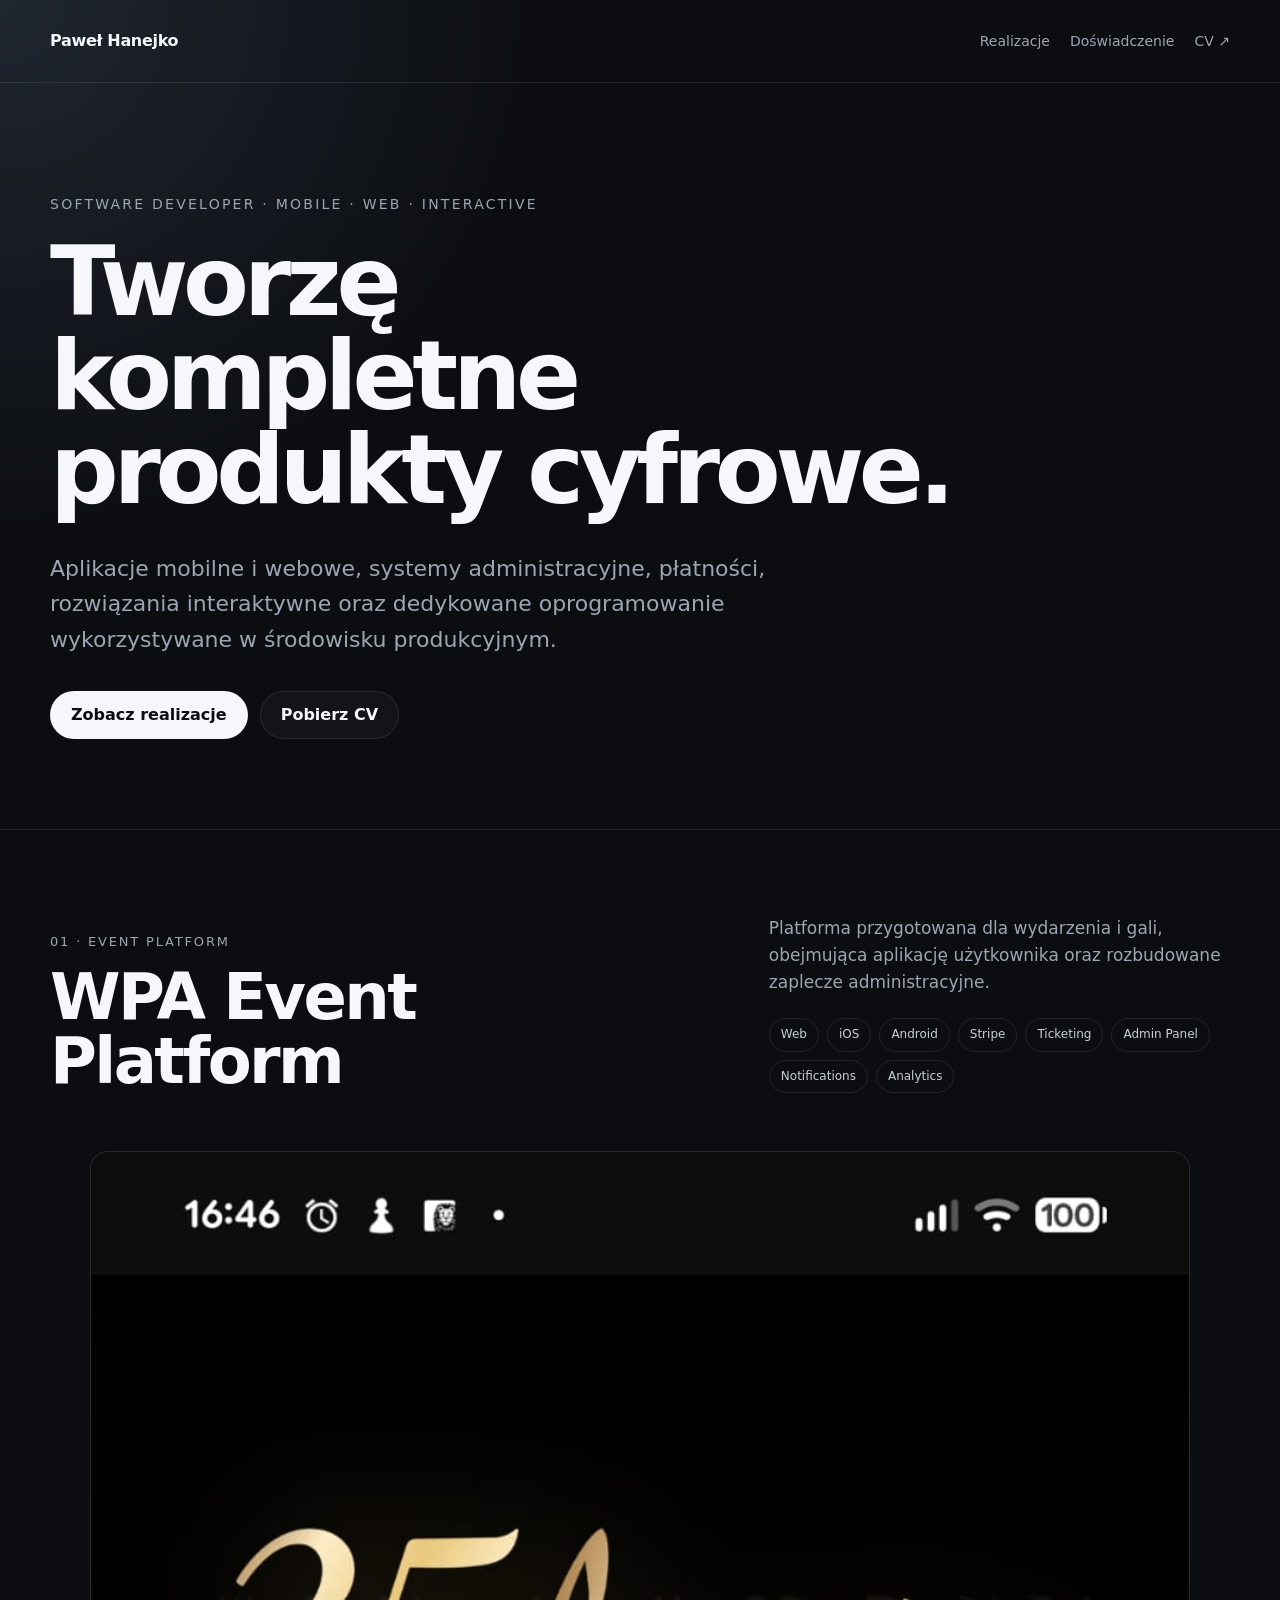
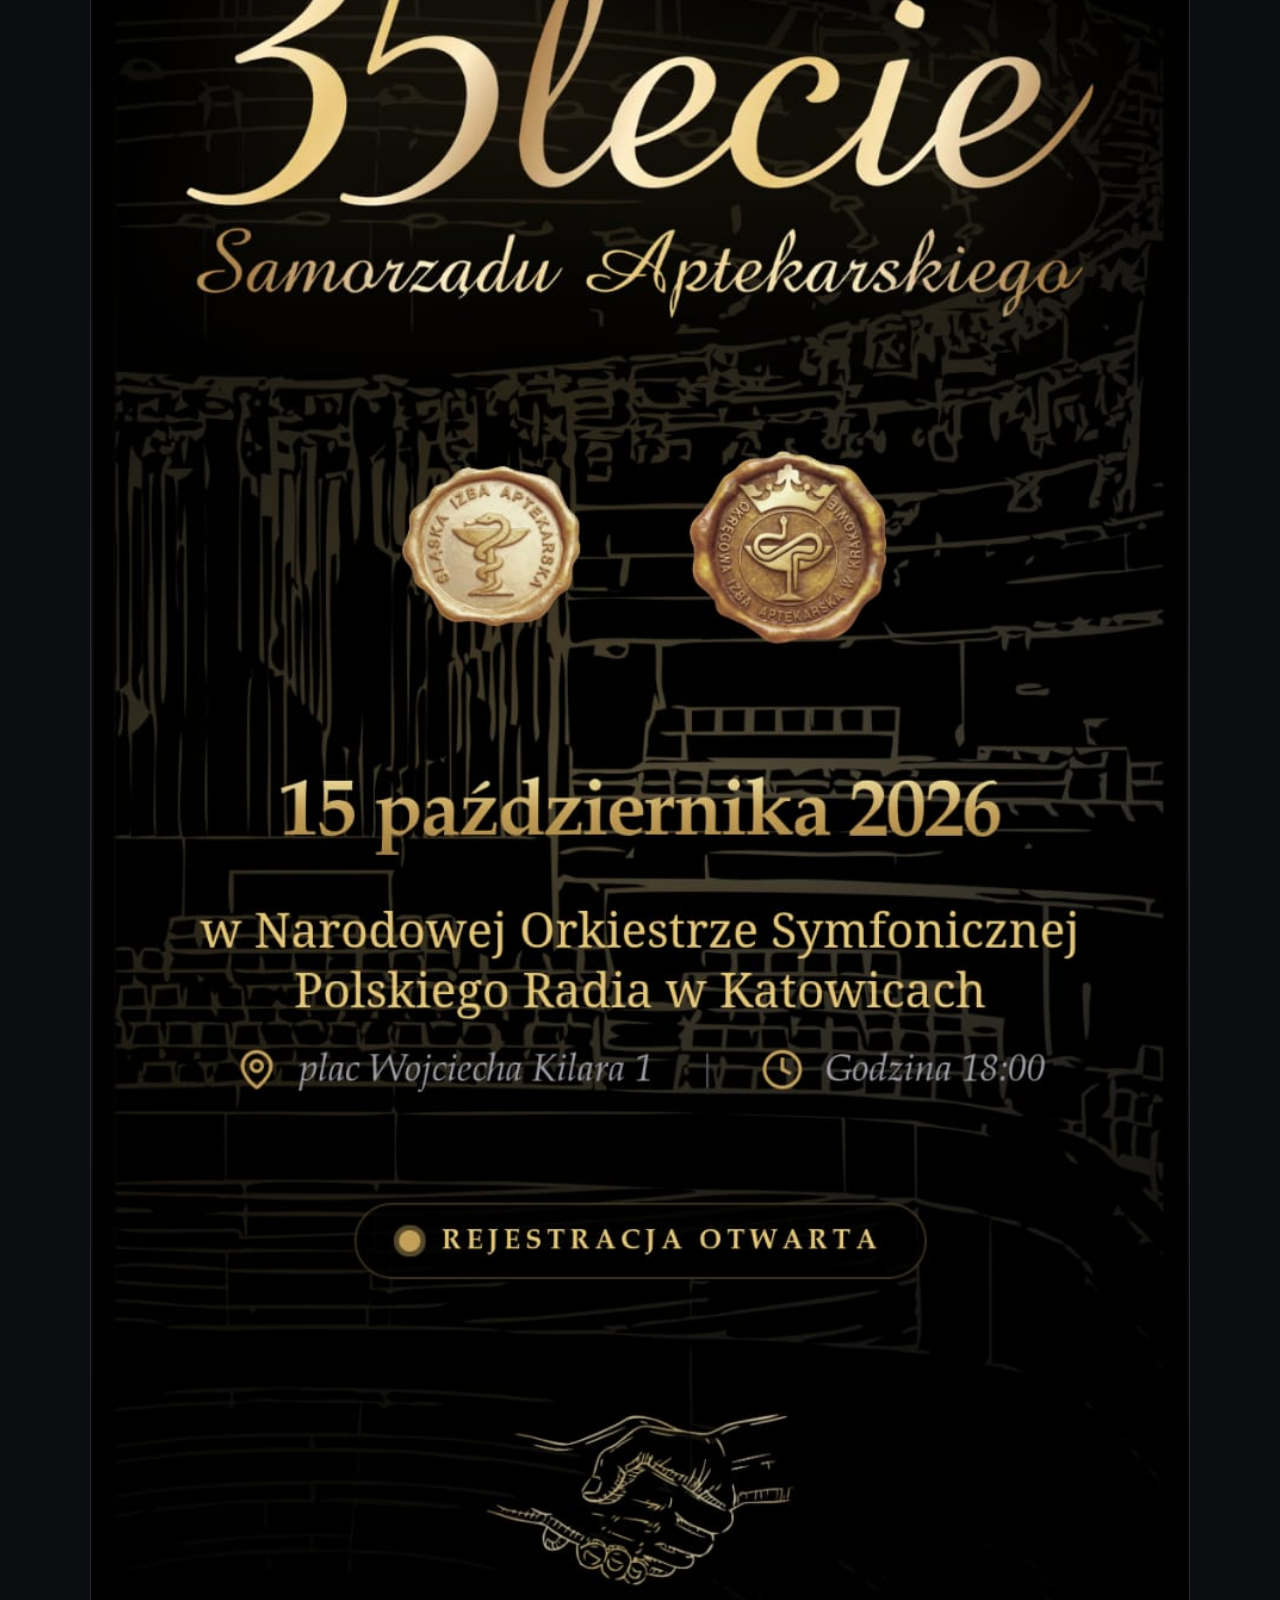
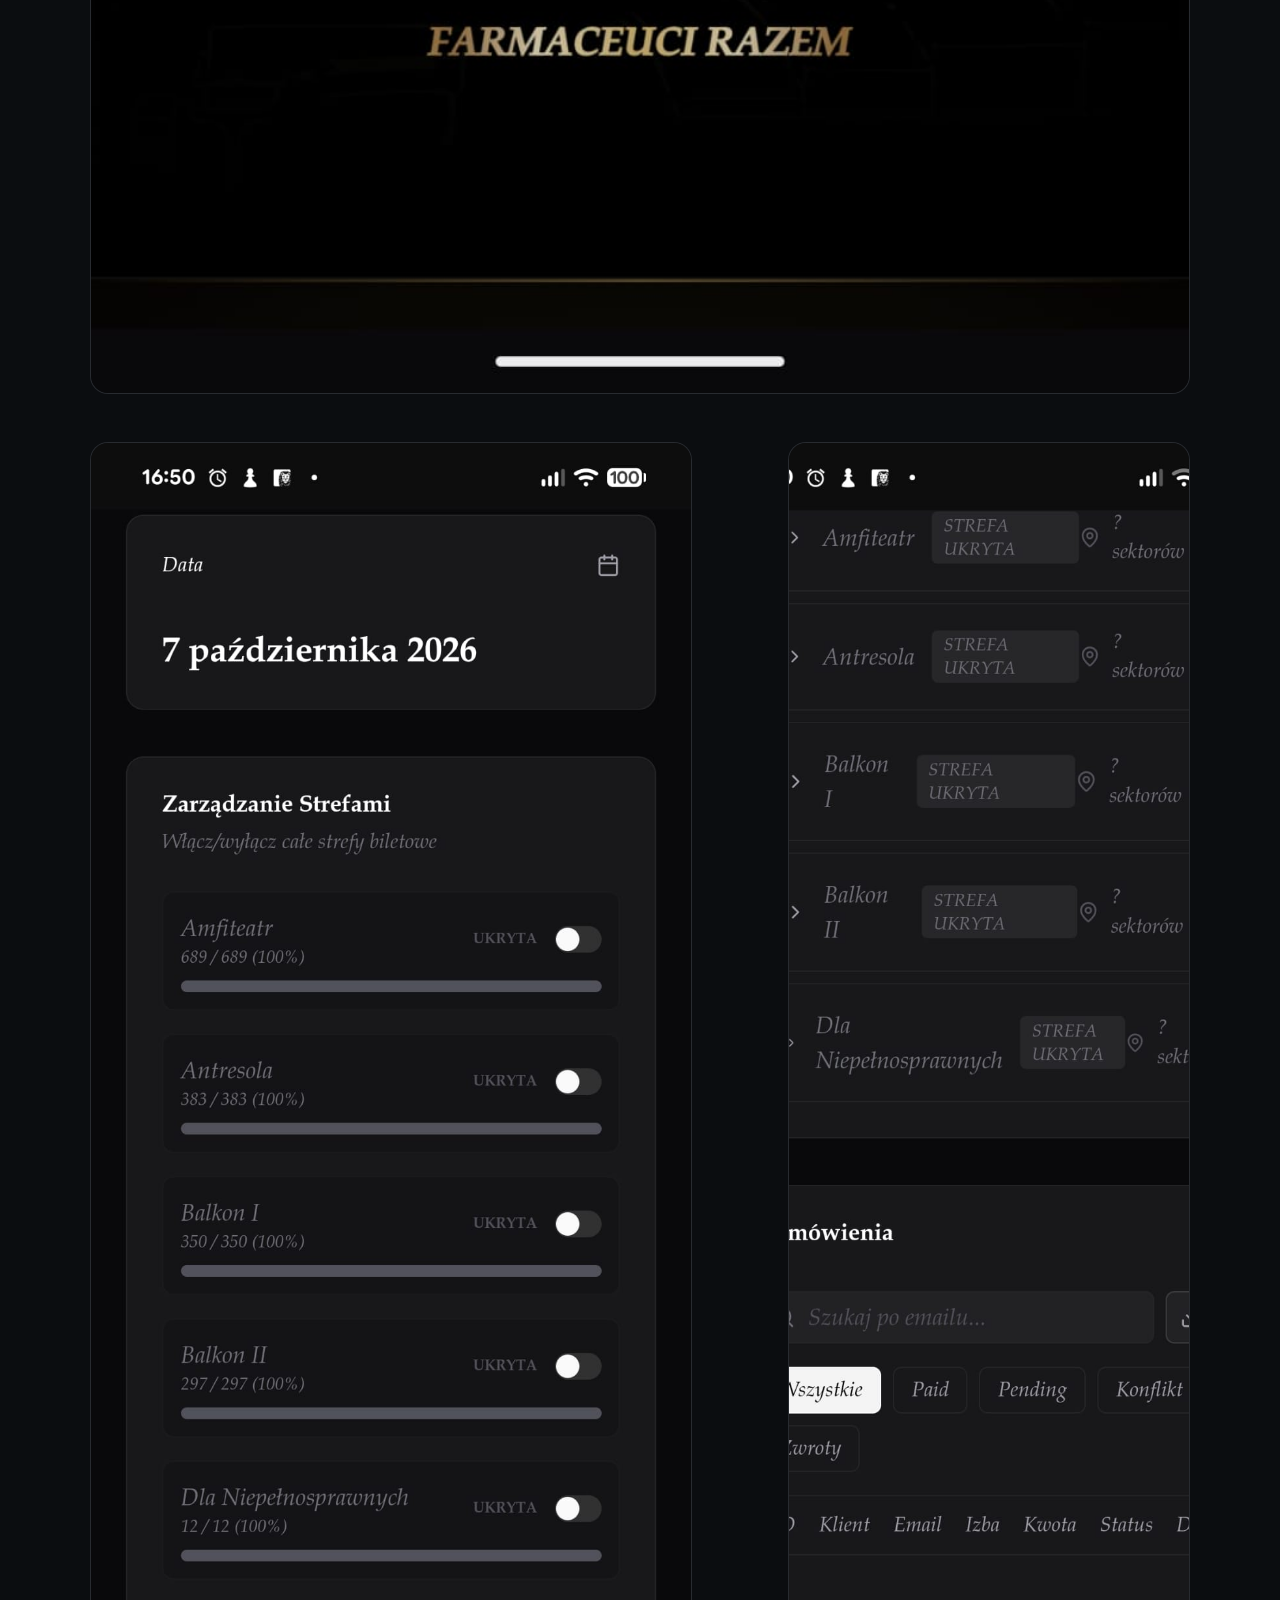
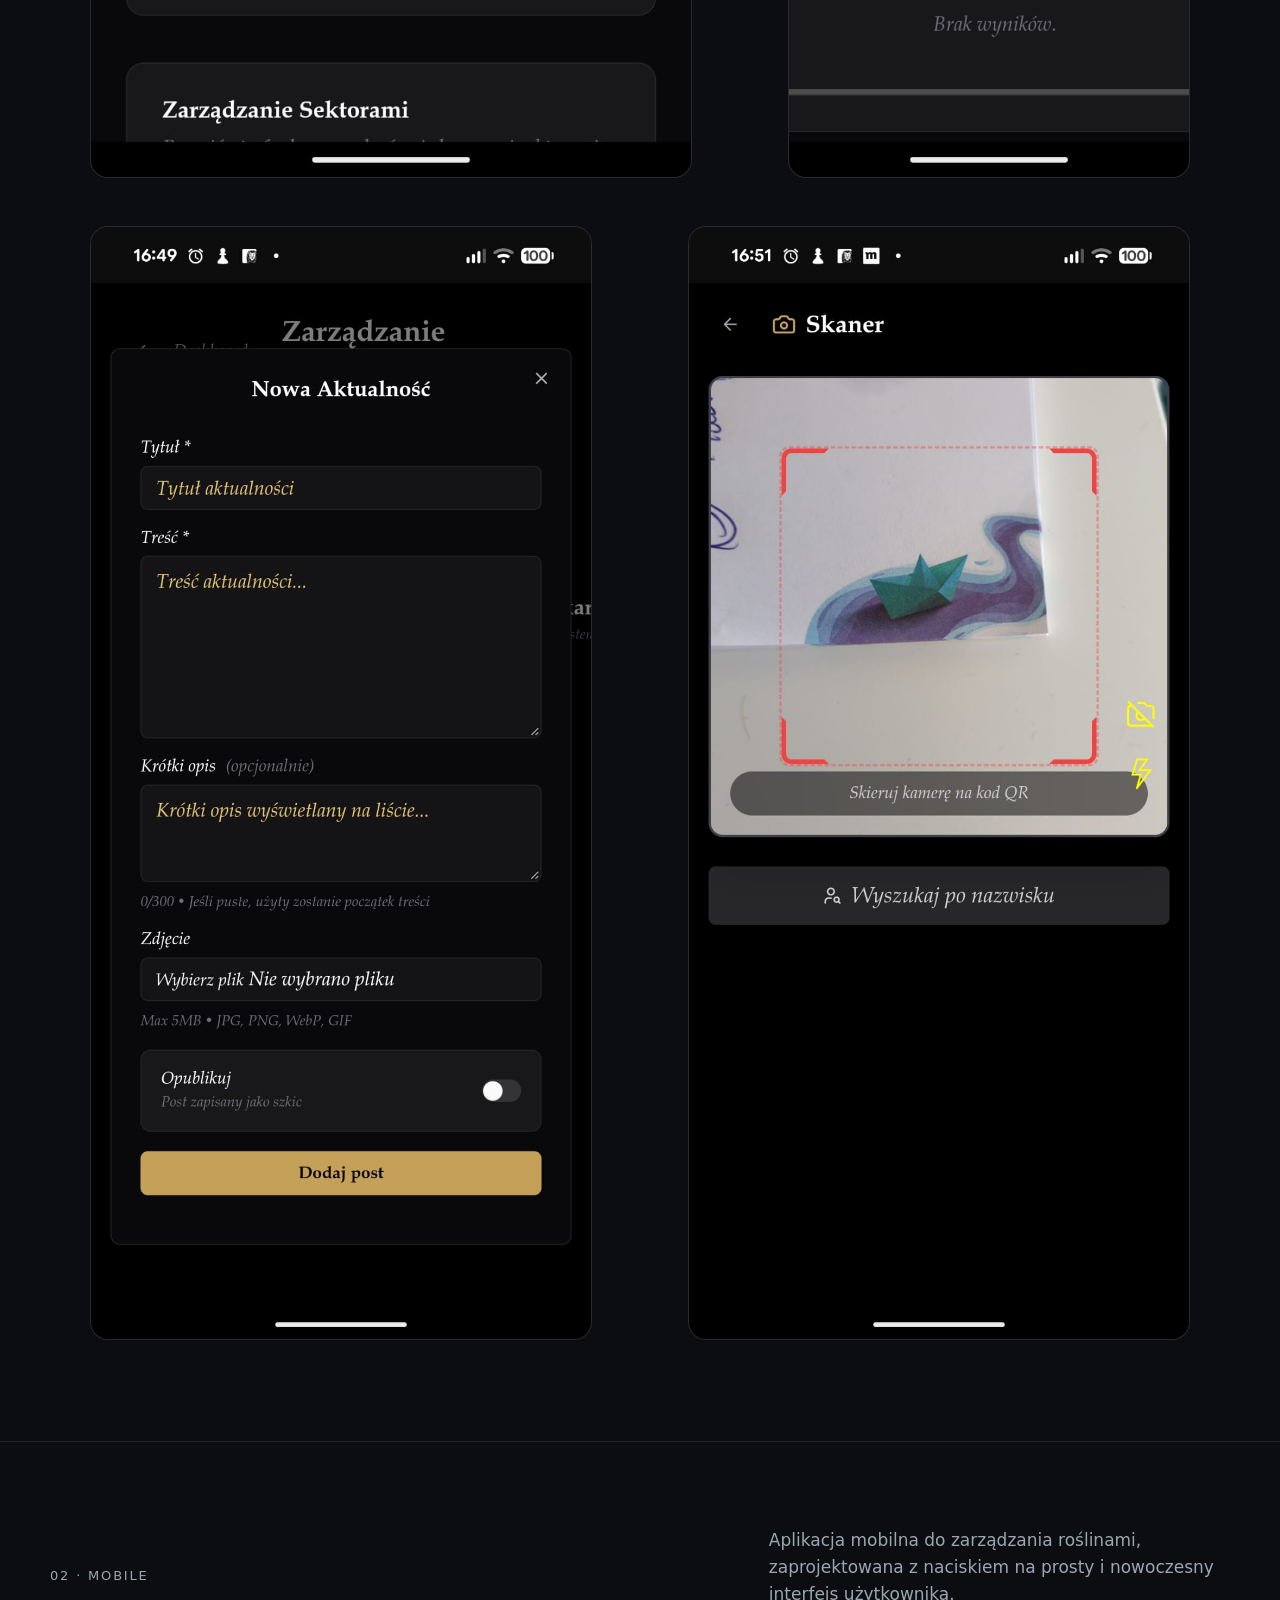
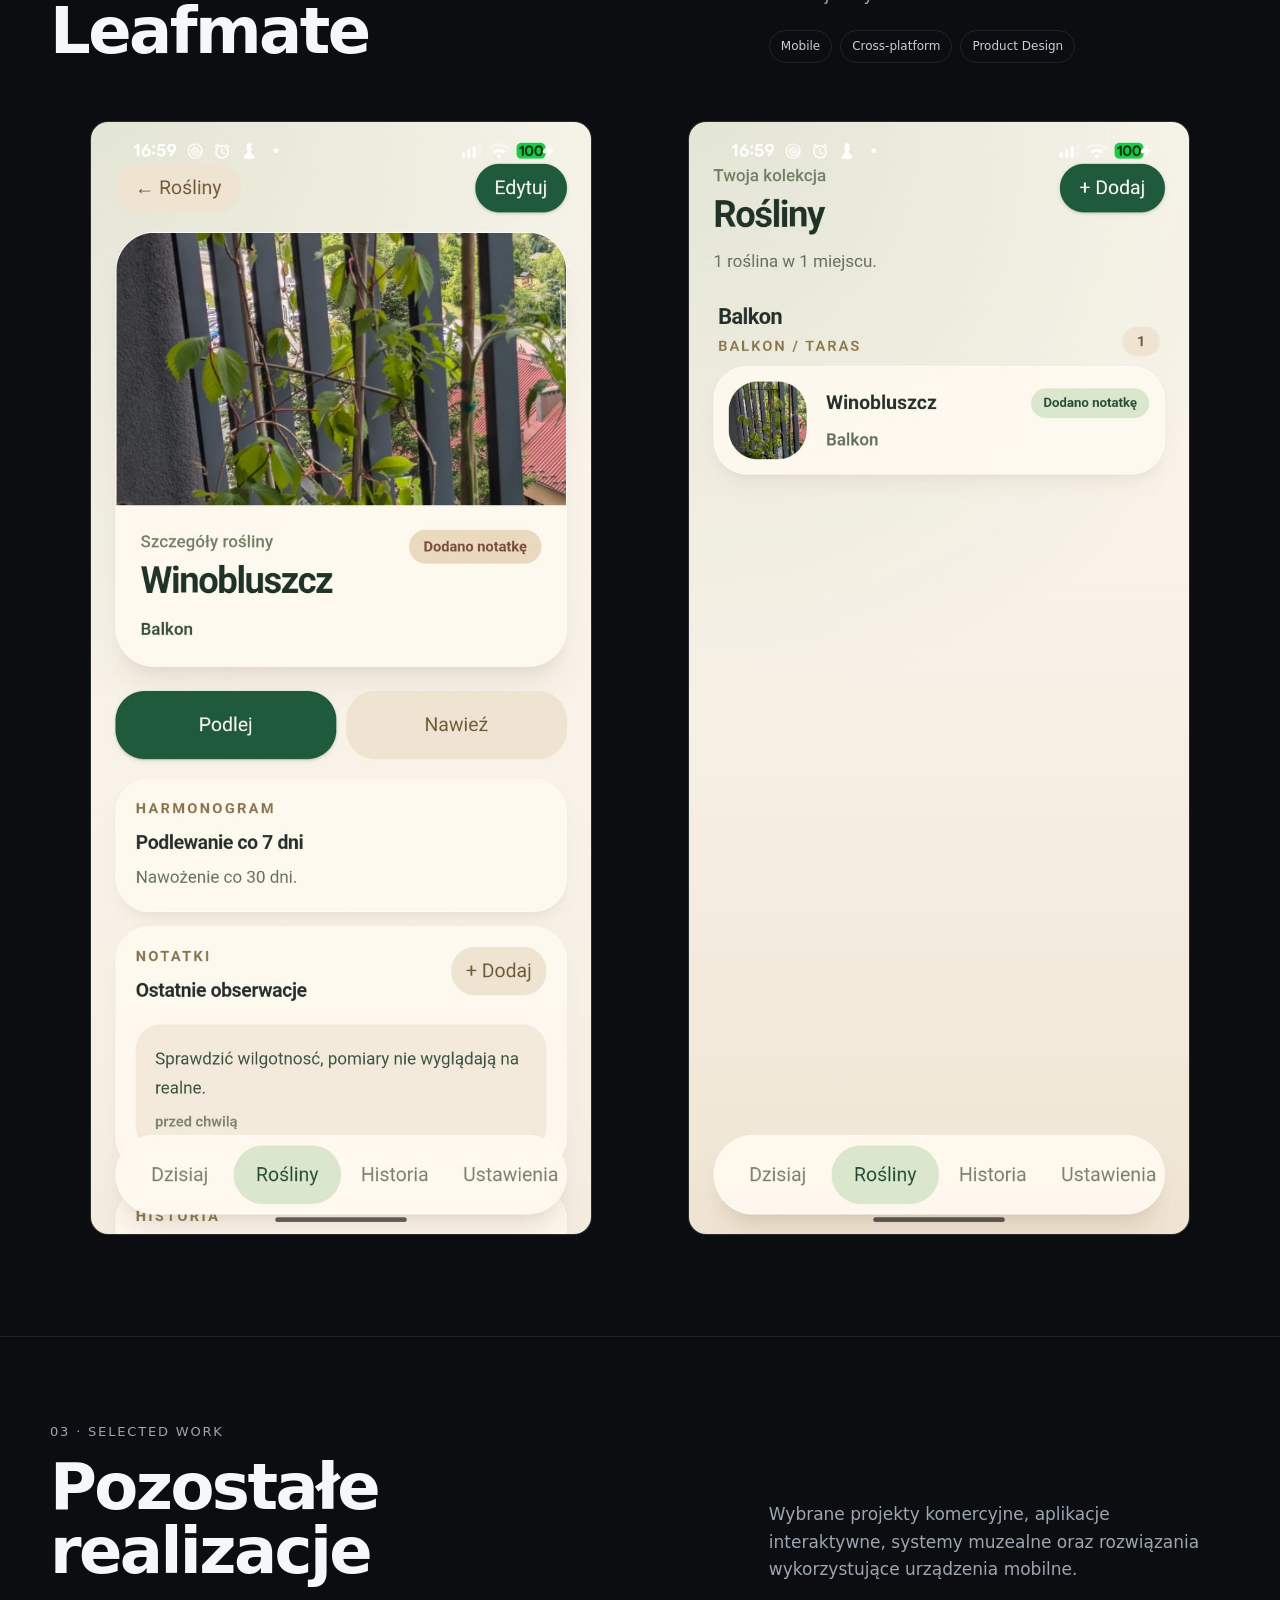
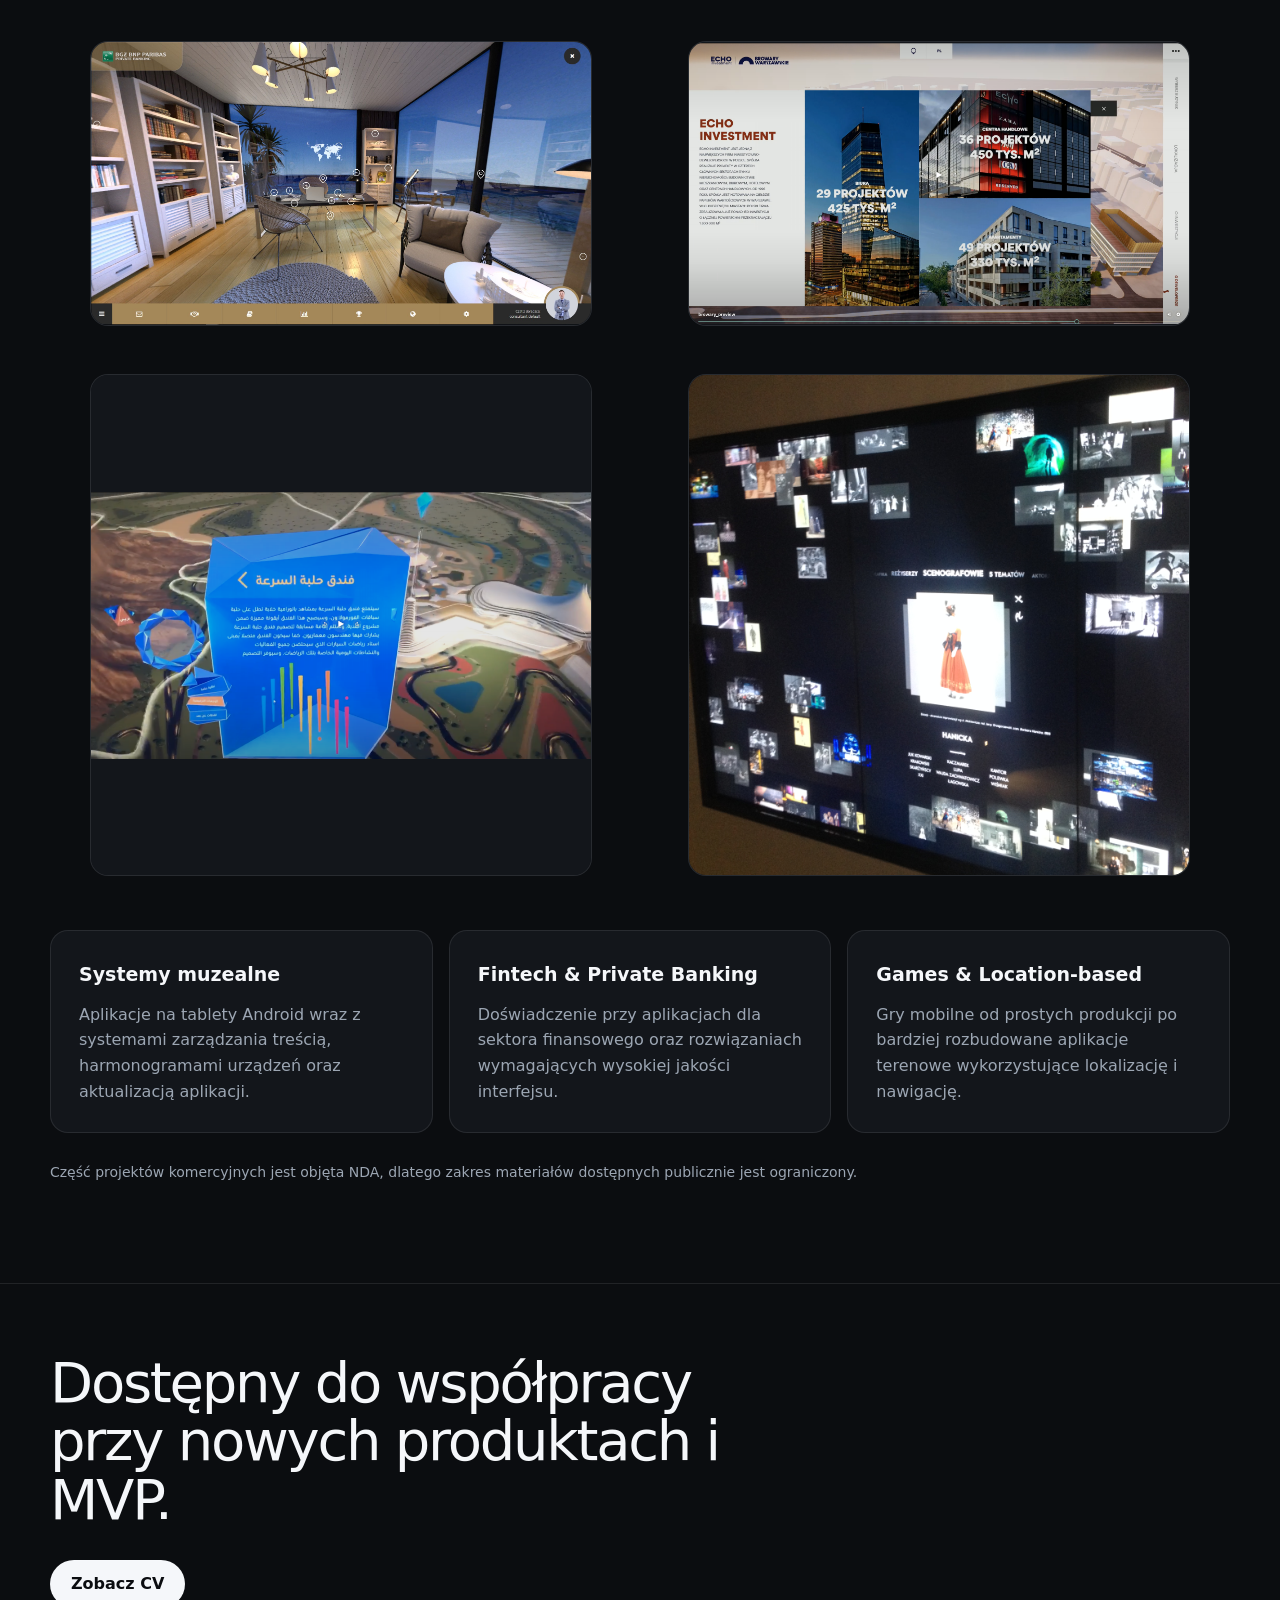
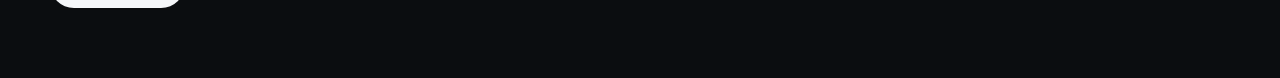
==== index.html @ d81506d7 "feat: add developer portfolio" ====
<!doctype html>
<html lang="pl">
<head>
  <meta charset="utf-8">
  <meta name="viewport" content="width=device-width, initial-scale=1">
  <meta
    name="description"
    content="Paweł Hanejko — Software Developer. Wybrane realizacje mobile, web i systemy interaktywne."
  >
  <title>Paweł Hanejko — Software Developer</title>

  <style>
    :root {
      --bg: #0b0d10;
      --surface: #13161b;
      --surface-2: #191d23;
      --text: #f5f7fa;
      --muted: #9ca6b3;
      --line: rgba(255, 255, 255, 0.09);
      --accent: #ffffff;
      --max: 1180px;
    }

    * {
      box-sizing: border-box;
    }

    html {
      scroll-behavior: smooth;
    }

    body {
      margin: 0;
      background:
        radial-gradient(circle at top left, #202630 0, transparent 35rem),
        var(--bg);
      color: var(--text);
      font-family:
        Inter,
        ui-sans-serif,
        system-ui,
        -apple-system,
        BlinkMacSystemFont,
        "Segoe UI",
        sans-serif;
      line-height: 1.6;
    }

    a {
      color: inherit;
    }

    img {
      display: block;
      width: 100%;
    }

    .container {
      width: min(calc(100% - 40px), var(--max));
      margin-inline: auto;
    }

    header {
      padding: 28px 0;
      border-bottom: 1px solid var(--line);
    }

    nav {
      display: flex;
      align-items: center;
      justify-content: space-between;
      gap: 24px;
    }

    .brand {
      font-weight: 700;
      letter-spacing: -0.02em;
    }

    .nav-links {
      display: flex;
      gap: 20px;
      align-items: center;
      color: var(--muted);
      font-size: 14px;
    }

    .nav-links a {
      text-decoration: none;
    }

    .hero {
      padding: 110px 0 90px;
    }

    .eyebrow {
      margin-bottom: 20px;
      color: var(--muted);
      font-size: 14px;
      text-transform: uppercase;
      letter-spacing: 0.16em;
    }

    h1 {
      max-width: 900px;
      margin: 0;
      font-size: clamp(48px, 8vw, 96px);
      line-height: 0.98;
      letter-spacing: -0.055em;
    }

    .hero p {
      max-width: 730px;
      margin: 34px 0 0;
      color: var(--muted);
      font-size: clamp(18px, 2vw, 22px);
    }

    .actions {
      display: flex;
      flex-wrap: wrap;
      gap: 12px;
      margin-top: 34px;
    }

    .button {
      display: inline-flex;
      align-items: center;
      justify-content: center;
      min-height: 48px;
      padding: 0 20px;
      border: 1px solid var(--line);
      border-radius: 999px;
      text-decoration: none;
      font-weight: 650;
    }

    .button.primary {
      background: var(--text);
      color: var(--bg);
    }

    .button.secondary {
      background: rgba(255,255,255,0.03);
    }

    section {
      padding: 85px 0;
      border-top: 1px solid var(--line);
    }

    .project-header {
      display: grid;
      grid-template-columns: minmax(0, 1fr) minmax(280px, 0.7fr);
      gap: 60px;
      margin-bottom: 42px;
      align-items: end;
    }

    .project-number {
      margin-bottom: 12px;
      color: var(--muted);
      font-size: 13px;
      letter-spacing: 0.14em;
      text-transform: uppercase;
    }

    h2 {
      margin: 0;
      font-size: clamp(36px, 5vw, 64px);
      line-height: 1;
      letter-spacing: -0.04em;
    }

    .project-description {
      color: var(--muted);
      font-size: 17px;
    }

    .tags {
      display: flex;
      flex-wrap: wrap;
      gap: 8px;
      margin-top: 22px;
    }

    .tag {
      padding: 6px 11px;
      border: 1px solid var(--line);
      border-radius: 999px;
      color: #c8d0d9;
      font-size: 12px;
    }

    .gallery {
      display: grid;
      grid-template-columns: repeat(12, 1fr);
      gap: 16px;
    }

    .shot {
      overflow: hidden;
      border: 1px solid var(--line);
      border-radius: 18px;
      background: var(--surface);
    }

    .shot img {
      height: 100%;
      object-fit: cover;
    }

    .span-12 {
      grid-column: span 12;
    }

    .span-7 {
      grid-column: span 7;
    }

    .span-6 {
      grid-column: span 6;
    }

    .span-5 {
      grid-column: span 5;
    }

    .leafmate-grid .shot img,
    .other-grid .shot img {
      object-fit: contain;
      background: var(--surface);
    }

    .experience {
      display: grid;
      grid-template-columns: repeat(3, 1fr);
      gap: 16px;
      margin-top: 38px;
    }

    .experience-card {
      padding: 28px;
      background: var(--surface);
      border: 1px solid var(--line);
      border-radius: 18px;
    }

    .experience-card h3 {
      margin: 0 0 12px;
      font-size: 19px;
    }

    .experience-card p {
      margin: 0;
      color: var(--muted);
    }

    .nda {
      margin-top: 28px;
      color: var(--muted);
      font-size: 14px;
    }

    footer {
      padding: 70px 0;
      border-top: 1px solid var(--line);
    }

    .footer-title {
      max-width: 700px;
      margin: 0 0 30px;
      font-size: clamp(32px, 5vw, 56px);
      letter-spacing: -0.04em;
      line-height: 1.05;
    }

    @media (max-width: 800px) {
      .hero {
        padding: 80px 0 65px;
      }

      .project-header {
        grid-template-columns: 1fr;
        gap: 24px;
      }

      .span-7,
      .span-6,
      .span-5 {
        grid-column: span 12;
      }

      .experience {
        grid-template-columns: 1fr;
      }

      .nav-links a:not(.cv) {
        display: none;
      }
    }
  </style>
</head>

<body>
  <header>
    <div class="container">
      <nav>
        <div class="brand">Paweł Hanejko</div>

        <div class="nav-links">
          <a href="#work">Realizacje</a>
          <a href="#experience">Doświadczenie</a>
          <a
            class="cv"
            href="assets/Pawel_Hanejko_CV.pdf"
            target="_blank"
            rel="noopener"
          >CV ↗</a>
        </div>
      </nav>
    </div>
  </header>

  <main>
    <div class="container hero">
      <div class="eyebrow">Software Developer · Mobile · Web · Interactive</div>

      <h1>Tworzę kompletne produkty cyfrowe.</h1>

      <p>
        Aplikacje mobilne i webowe, systemy administracyjne,
        płatności, rozwiązania interaktywne oraz dedykowane
        oprogramowanie wykorzystywane w środowisku produkcyjnym.
      </p>

      <div class="actions">
        <a class="button primary" href="#work">
          Zobacz realizacje
        </a>

        <a
          class="button secondary"
          href="assets/Pawel_Hanejko_CV.pdf"
          target="_blank"
          rel="noopener"
        >
          Pobierz CV
        </a>
      </div>
    </div>

    <section id="work">
      <div class="container">
        <div class="project-header">
          <div>
            <div class="project-number">01 · Event Platform</div>
            <h2>WPA Event Platform</h2>
          </div>

          <div class="project-description">
            Platforma przygotowana dla wydarzenia i gali,
            obejmująca aplikację użytkownika oraz rozbudowane
            zaplecze administracyjne.

            <div class="tags">
              <span class="tag">Web</span>
              <span class="tag">iOS</span>
              <span class="tag">Android</span>
              <span class="tag">Stripe</span>
              <span class="tag">Ticketing</span>
              <span class="tag">Admin Panel</span>
              <span class="tag">Notifications</span>
              <span class="tag">Analytics</span>
            </div>
          </div>
        </div>

        <div class="gallery">
          <figure class="shot span-12">
            <img
              src="assets/wpa/wpa-01-overview.jpeg"
              alt="WPA Event Platform"
            >
          </figure>

          <figure class="shot span-7">
            <img
              src="assets/wpa/wpa-02-ticket-zones.jpeg"
              alt="Zarządzanie biletami"
              loading="lazy"
            >
          </figure>

          <figure class="shot span-5">
            <img
              src="assets/wpa/wpa-03-orders-payments.jpeg"
              alt="Zamówienia i płatności"
              loading="lazy"
            >
          </figure>

          <figure class="shot span-6">
            <img
              src="assets/wpa/wpa-04-admin-content.jpeg"
              alt="Panel administracyjny"
              loading="lazy"
            >
          </figure>

          <figure class="shot span-6">
            <img
              src="assets/wpa/wpa-05-ticket-scanner.jpeg"
              alt="Obsługa biletów"
              loading="lazy"
            >
          </figure>
        </div>
      </div>
    </section>

    <section>
      <div class="container">
        <div class="project-header">
          <div>
            <div class="project-number">02 · Mobile</div>
            <h2>Leafmate</h2>
          </div>

          <div class="project-description">
            Aplikacja mobilna do zarządzania roślinami,
            zaprojektowana z naciskiem na prosty i nowoczesny
            interfejs użytkownika.

            <div class="tags">
              <span class="tag">Mobile</span>
              <span class="tag">Cross-platform</span>
              <span class="tag">Product Design</span>
            </div>
          </div>
        </div>

        <div class="gallery leafmate-grid">
          <figure class="shot span-6">
            <img
              src="assets/leafmate/leafmate-01.jpeg"
              alt="Leafmate"
              loading="lazy"
            >
          </figure>

          <figure class="shot span-6">
            <img
              src="assets/leafmate/leafmate-02.jpeg"
              alt="Leafmate"
              loading="lazy"
            >
          </figure>
        </div>
      </div>
    </section>

    <section id="experience">
      <div class="container">
        <div class="project-header">
          <div>
            <div class="project-number">03 · Selected Work</div>
            <h2>Pozostałe realizacje</h2>
          </div>

          <div class="project-description">
            Wybrane projekty komercyjne, aplikacje interaktywne,
            systemy muzealne oraz rozwiązania wykorzystujące
            urządzenia mobilne.
          </div>
        </div>

        <div class="gallery other-grid">
          <figure class="shot span-6">
            <img
              src="assets/other/commercial-01.jpg"
              alt="Wybrana realizacja komercyjna"
              loading="lazy"
            >
          </figure>

          <figure class="shot span-6">
            <img
              src="assets/other/commercial-02.png"
              alt="Wybrana realizacja interaktywna"
              loading="lazy"
            >
          </figure>

          <figure class="shot span-6">
            <img
              src="assets/other/interactive-01.png"
              alt="Aplikacja interaktywna"
              loading="lazy"
            >
          </figure>

          <figure class="shot span-6">
            <img
              src="assets/museum/museum-01.JPG"
              alt="System muzealny"
              loading="lazy"
            >
          </figure>
        </div>

        <div class="experience">
          <article class="experience-card">
            <h3>Systemy muzealne</h3>
            <p>
              Aplikacje na tablety Android wraz z systemami
              zarządzania treścią, harmonogramami urządzeń
              oraz aktualizacją aplikacji.
            </p>
          </article>

          <article class="experience-card">
            <h3>Fintech & Private Banking</h3>
            <p>
              Doświadczenie przy aplikacjach dla sektora
              finansowego oraz rozwiązaniach wymagających
              wysokiej jakości interfejsu.
            </p>
          </article>

          <article class="experience-card">
            <h3>Games & Location-based</h3>
            <p>
              Gry mobilne od prostych produkcji po bardziej
              rozbudowane aplikacje terenowe wykorzystujące
              lokalizację i nawigację.
            </p>
          </article>
        </div>

        <p class="nda">
          Część projektów komercyjnych jest objęta NDA,
          dlatego zakres materiałów dostępnych publicznie
          jest ograniczony.
        </p>
      </div>
    </section>
  </main>

  <footer>
    <div class="container">
      <p class="footer-title">
        Dostępny do współpracy przy nowych produktach i MVP.
      </p>

      <a
        class="button primary"
        href="assets/Pawel_Hanejko_CV.pdf"
        target="_blank"
        rel="noopener"
      >
        Zobacz CV
      </a>
    </div>
  </footer>
</body>
</html>
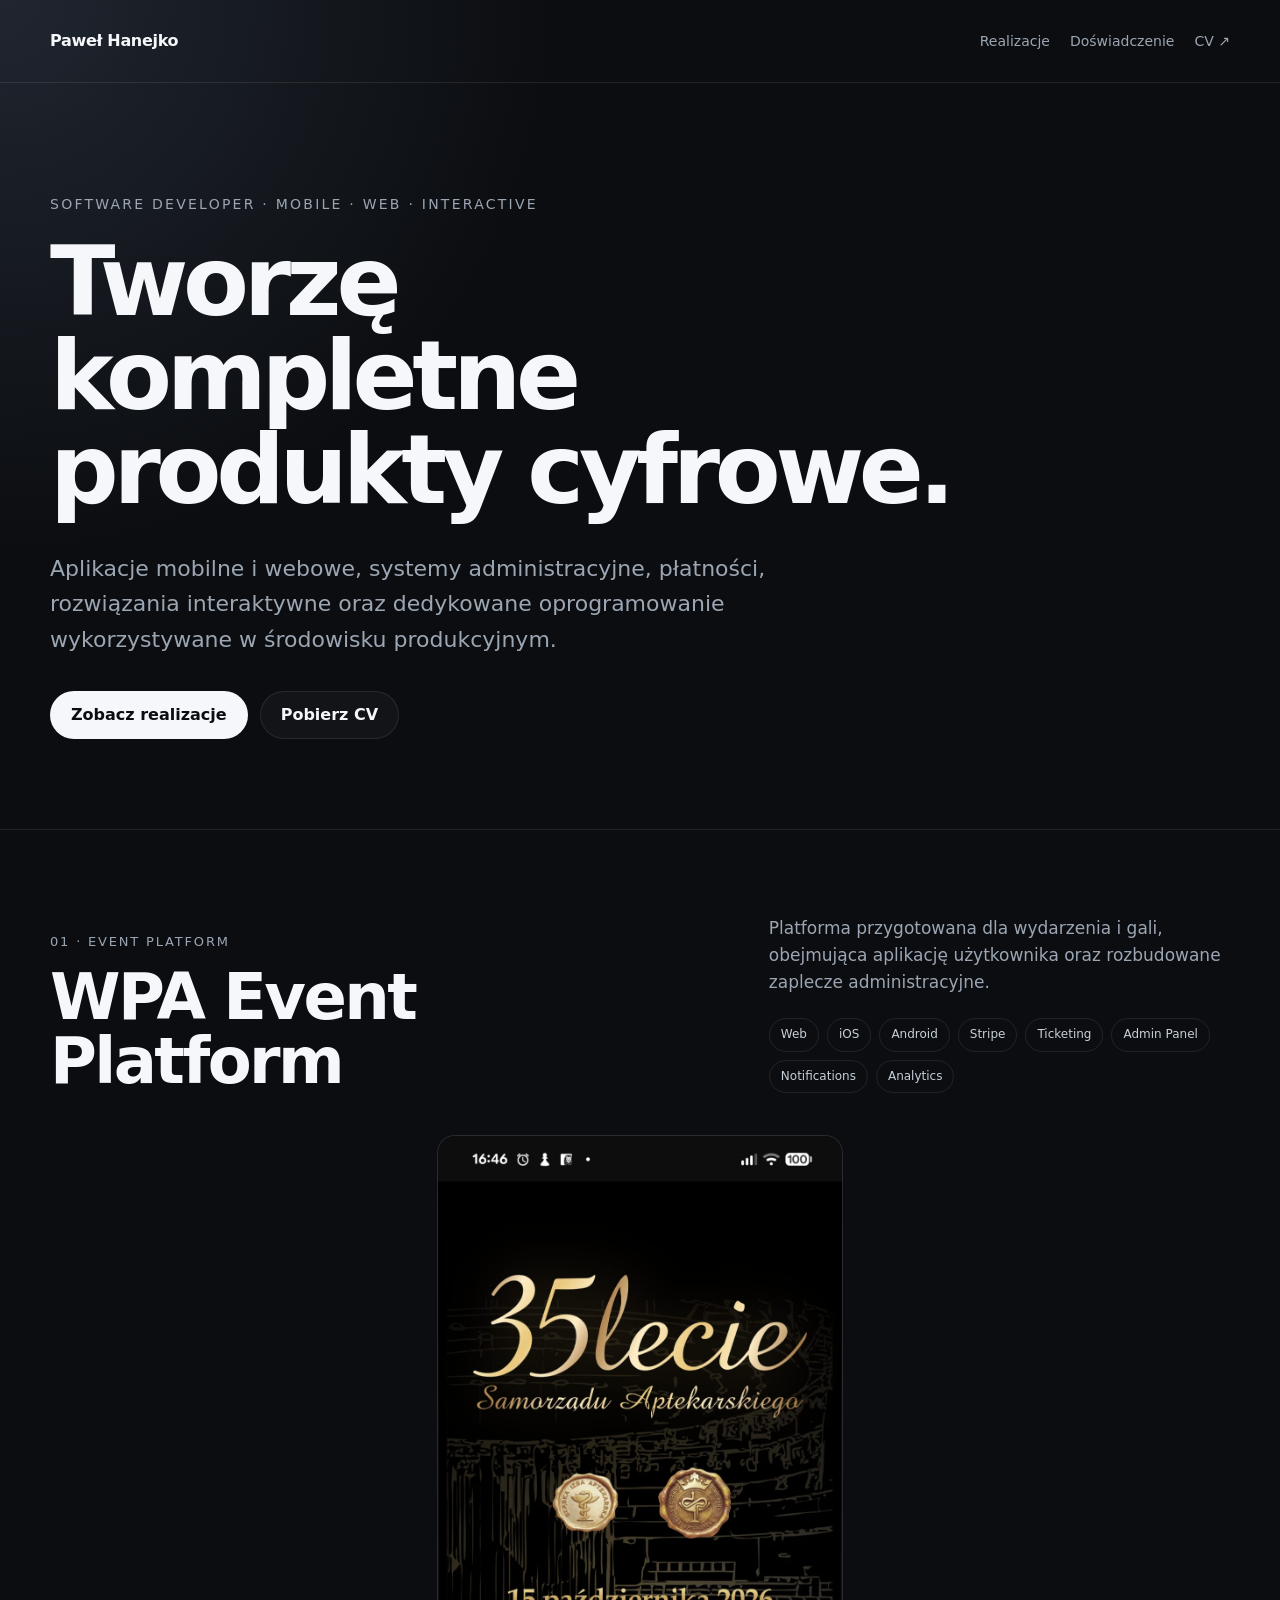
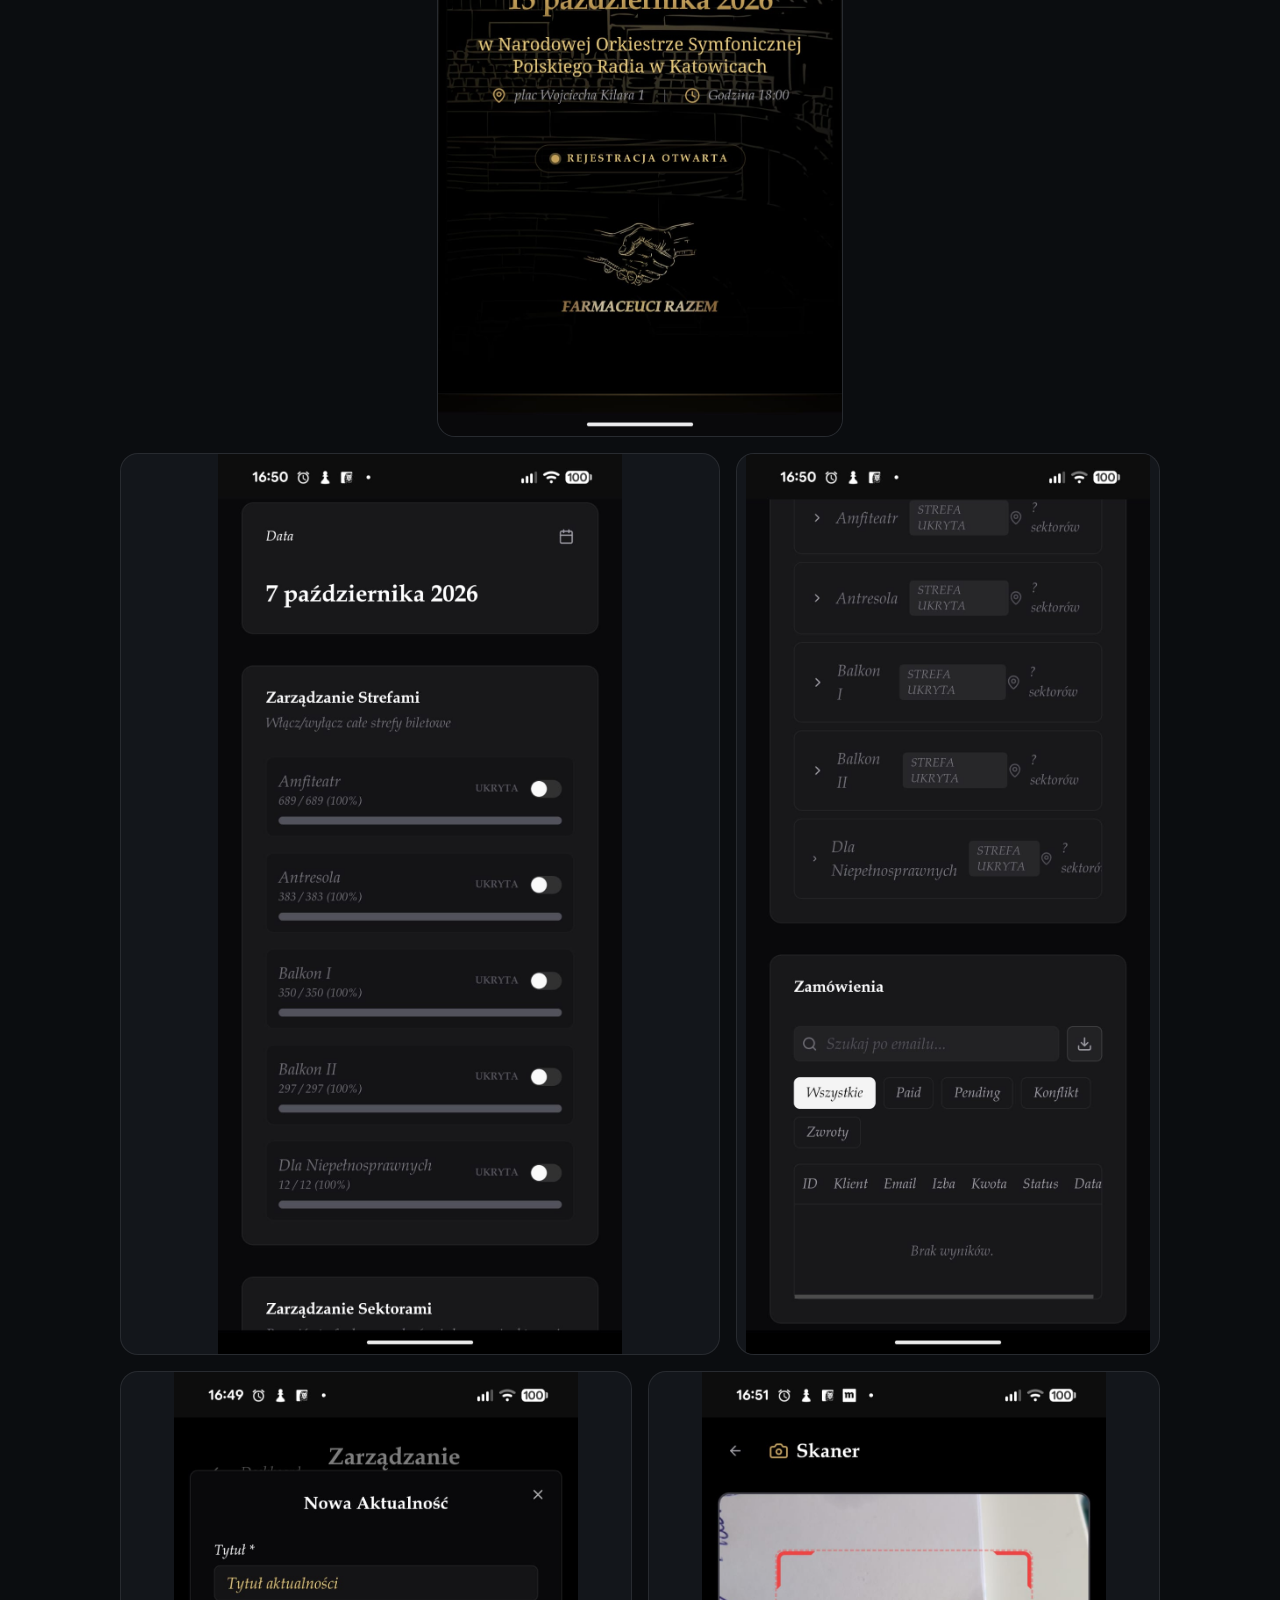
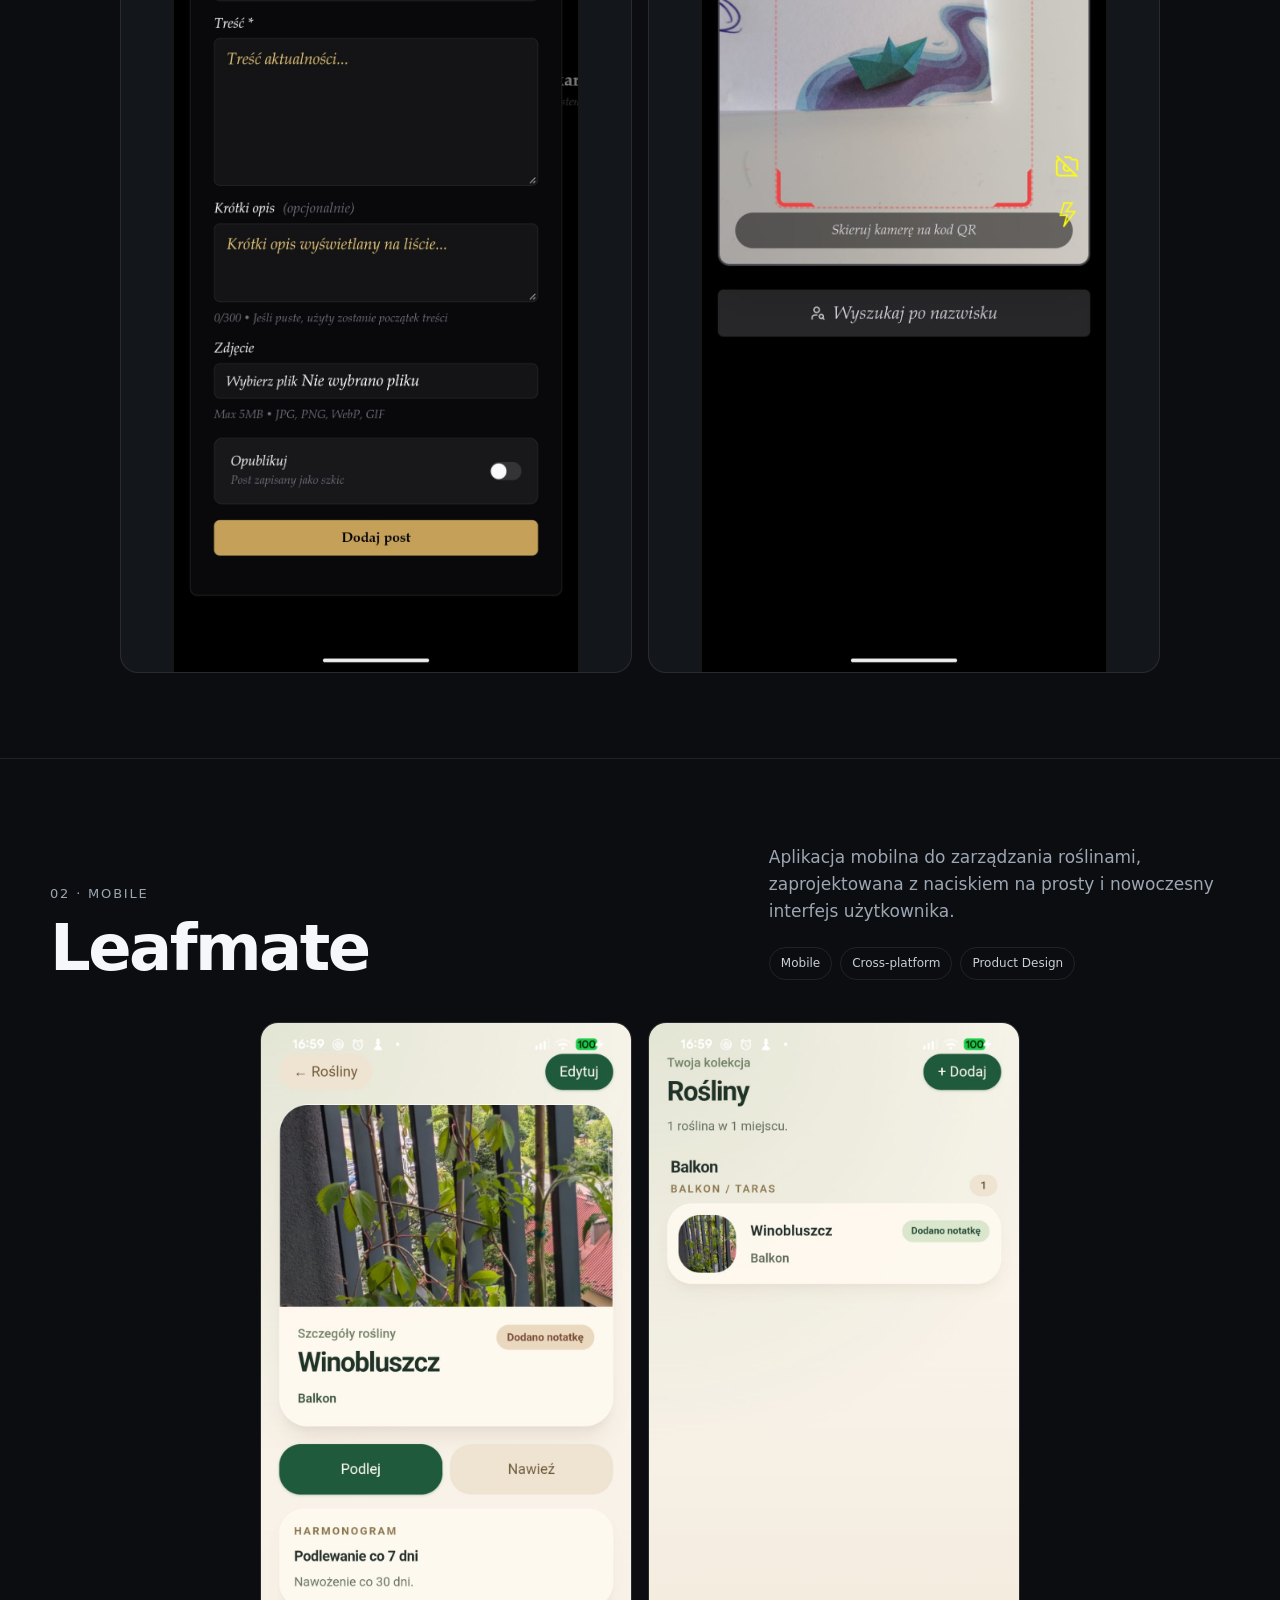
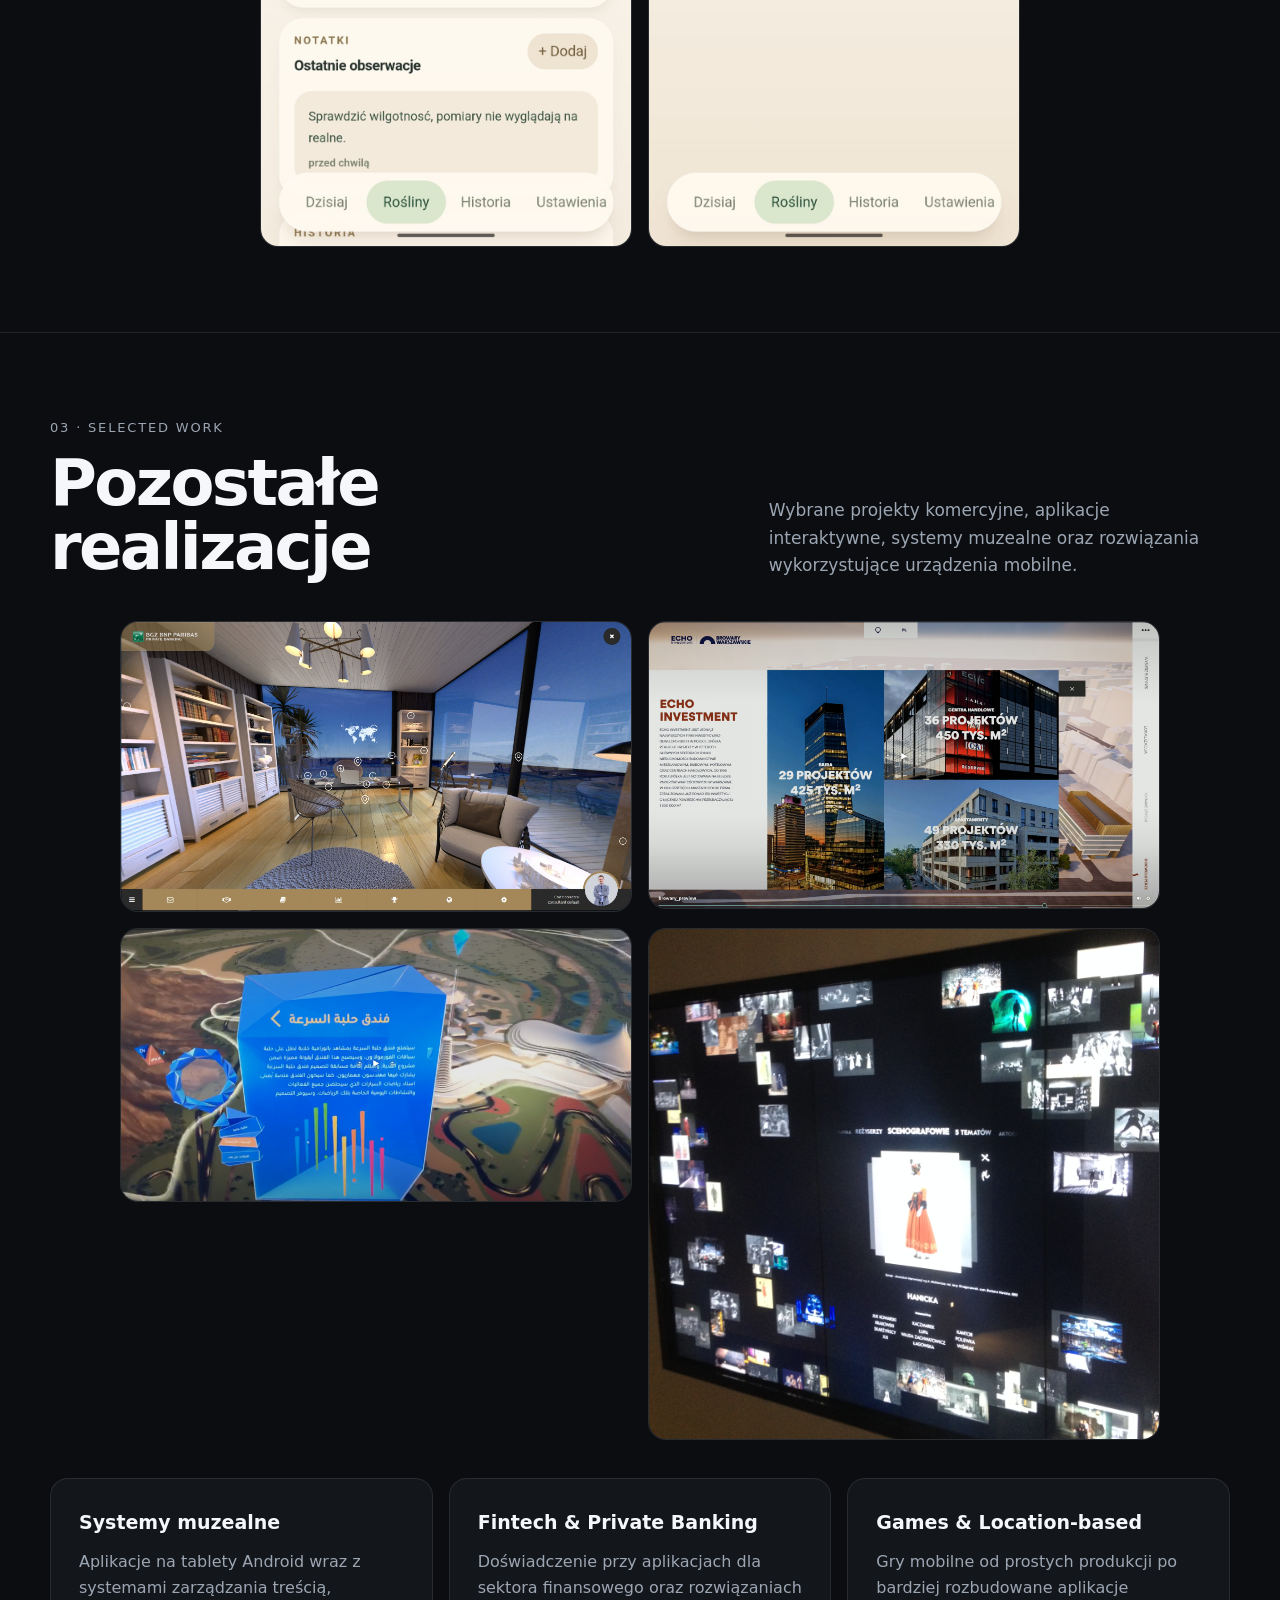
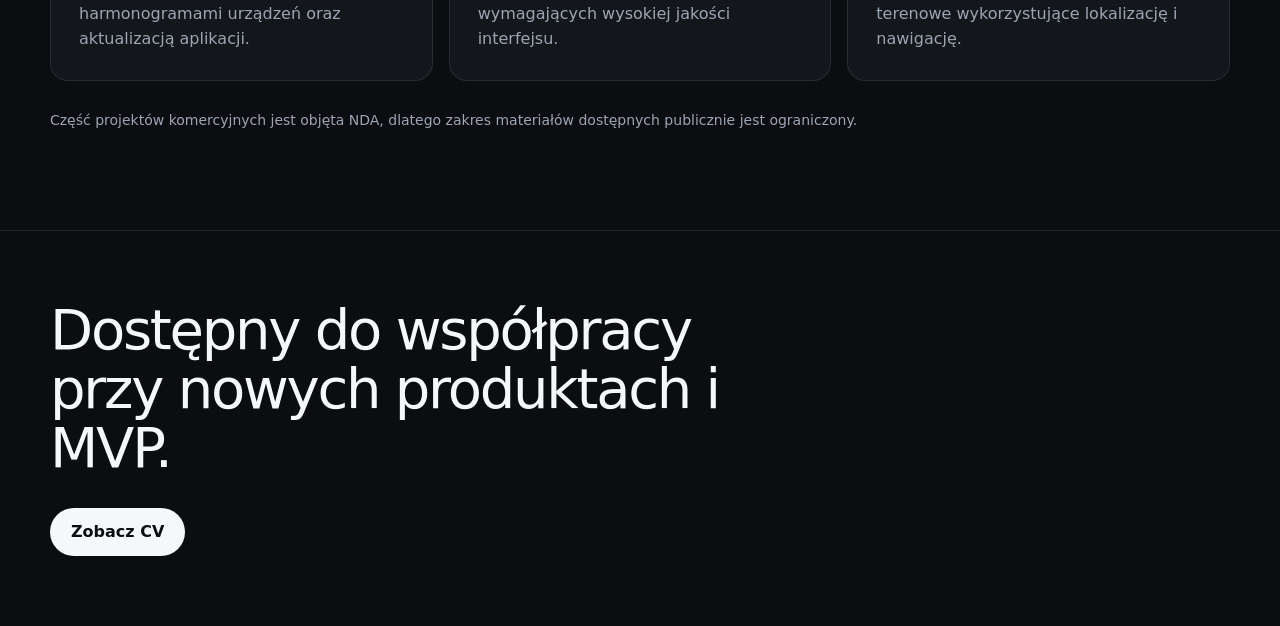
==== commit 9b94510d: "fix: improve desktop portfolio image rendering" ====
--- a/index.html
+++ b/index.html
@@ -52,7 +52,8 @@
 
     img {
       display: block;
-      width: 100%;
+      max-width: 100%;
+      height: auto;
     }
 
     .container {
@@ -200,14 +201,20 @@
 
     .shot {
       overflow: hidden;
+      display: flex;
+      align-items: center;
+      justify-content: center;
+      margin: 0;
       border: 1px solid var(--line);
       border-radius: 18px;
       background: var(--surface);
     }
 
     .shot img {
-      height: 100%;
-      object-fit: cover;
+      width: auto;
+      max-width: 100%;
+      height: auto;
+      object-fit: contain;
     }
 
     .span-12 {
@@ -273,6 +280,55 @@
       font-size: clamp(32px, 5vw, 56px);
       letter-spacing: -0.04em;
       line-height: 1.05;
+    }
+
+
+    /* PORTFOLIO_DESKTOP_IMAGE_FIX */
+
+    @media (min-width: 801px) {
+      .gallery {
+        max-width: 1040px;
+        margin-inline: auto;
+        align-items: start;
+      }
+
+      .gallery .shot {
+        align-self: start;
+      }
+
+      /*
+       * Nie powiększamy screenshotów ponad ich
+       * rzeczywistą szerokość.
+       */
+      .shot img {
+        width: auto;
+        max-width: 100%;
+        height: auto;
+        max-height: 900px;
+        object-fit: contain;
+      }
+
+      /*
+       * Główny screenshot WPA nie powinien zajmować
+       * całych 1180 px na dużym monitorze.
+       */
+      .shot.span-12 {
+        width: fit-content;
+        max-width: 920px;
+        justify-self: center;
+      }
+
+      /*
+       * Screenshoty mobilne lepiej wyglądają
+       * w węższym kontenerze.
+       */
+      .leafmate-grid {
+        max-width: 760px;
+      }
+
+      .other-grid {
+        max-width: 1040px;
+      }
     }
 
     @media (max-width: 800px) {
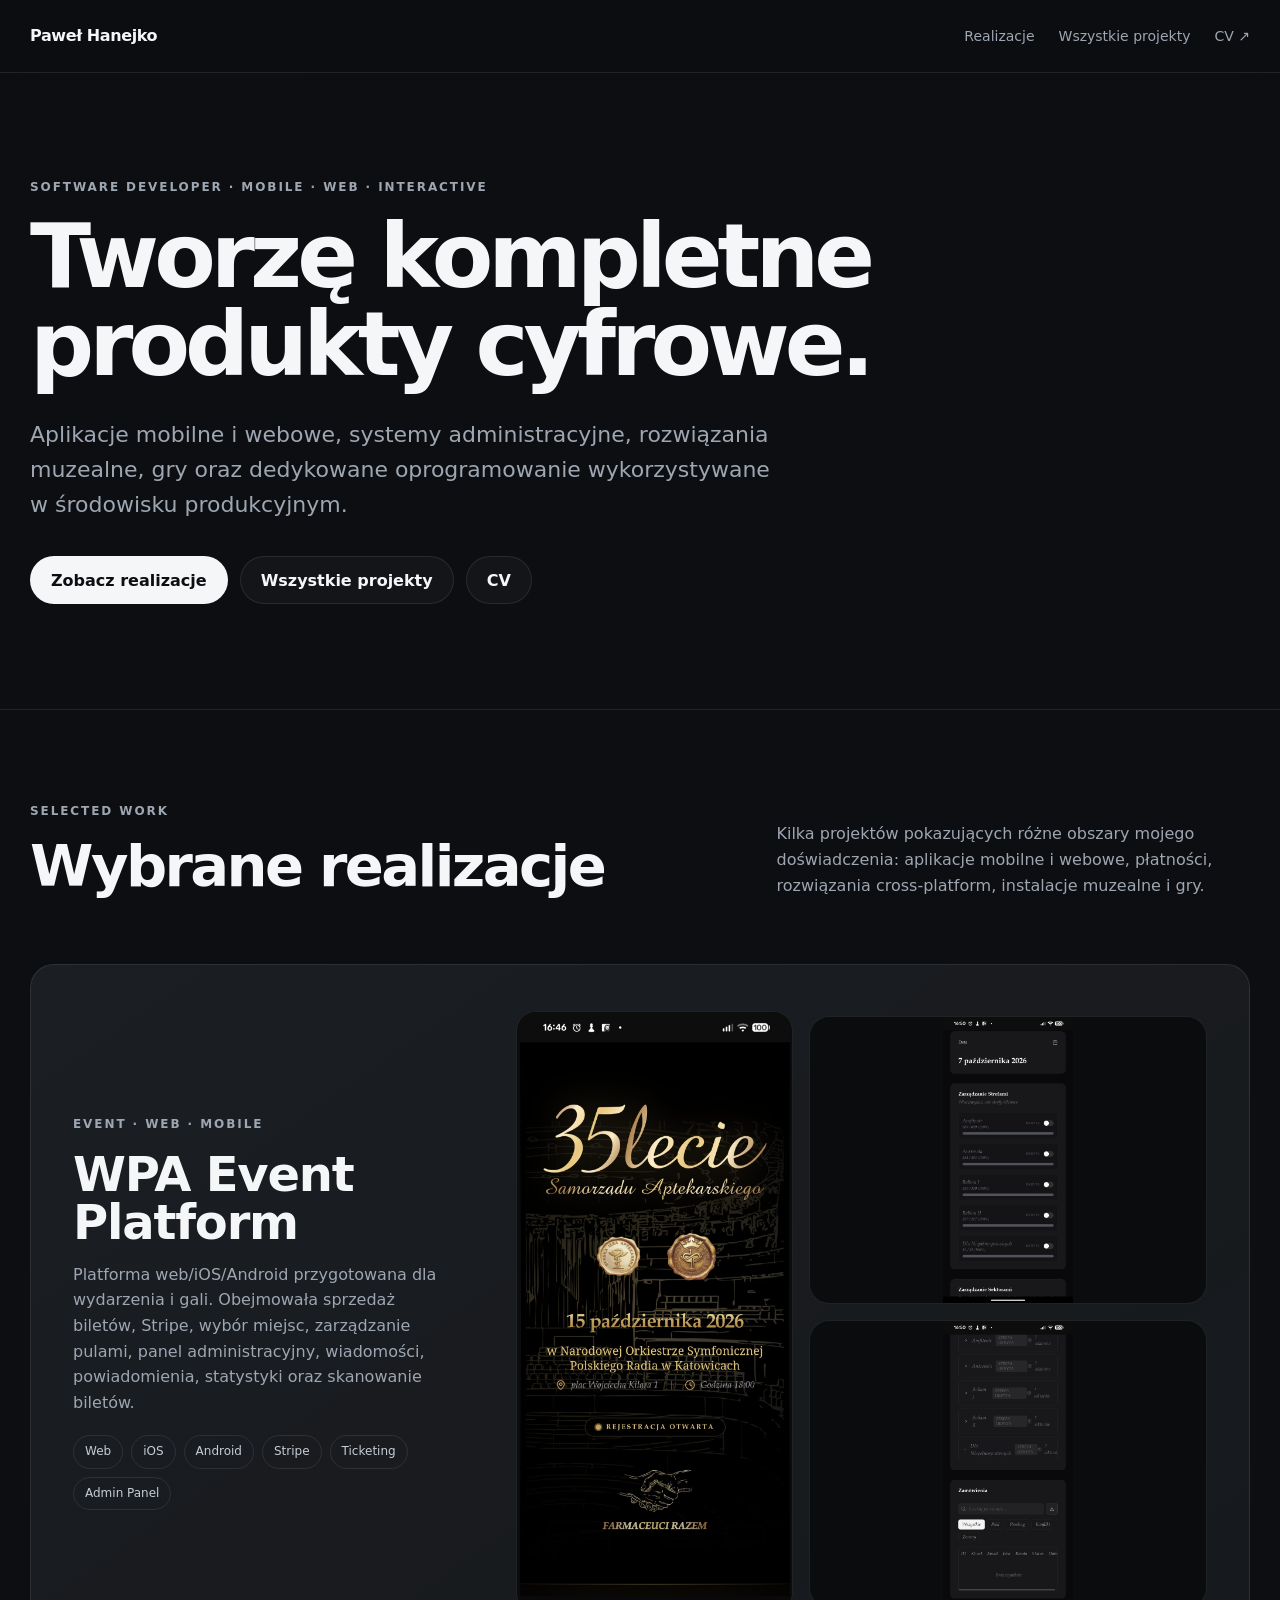
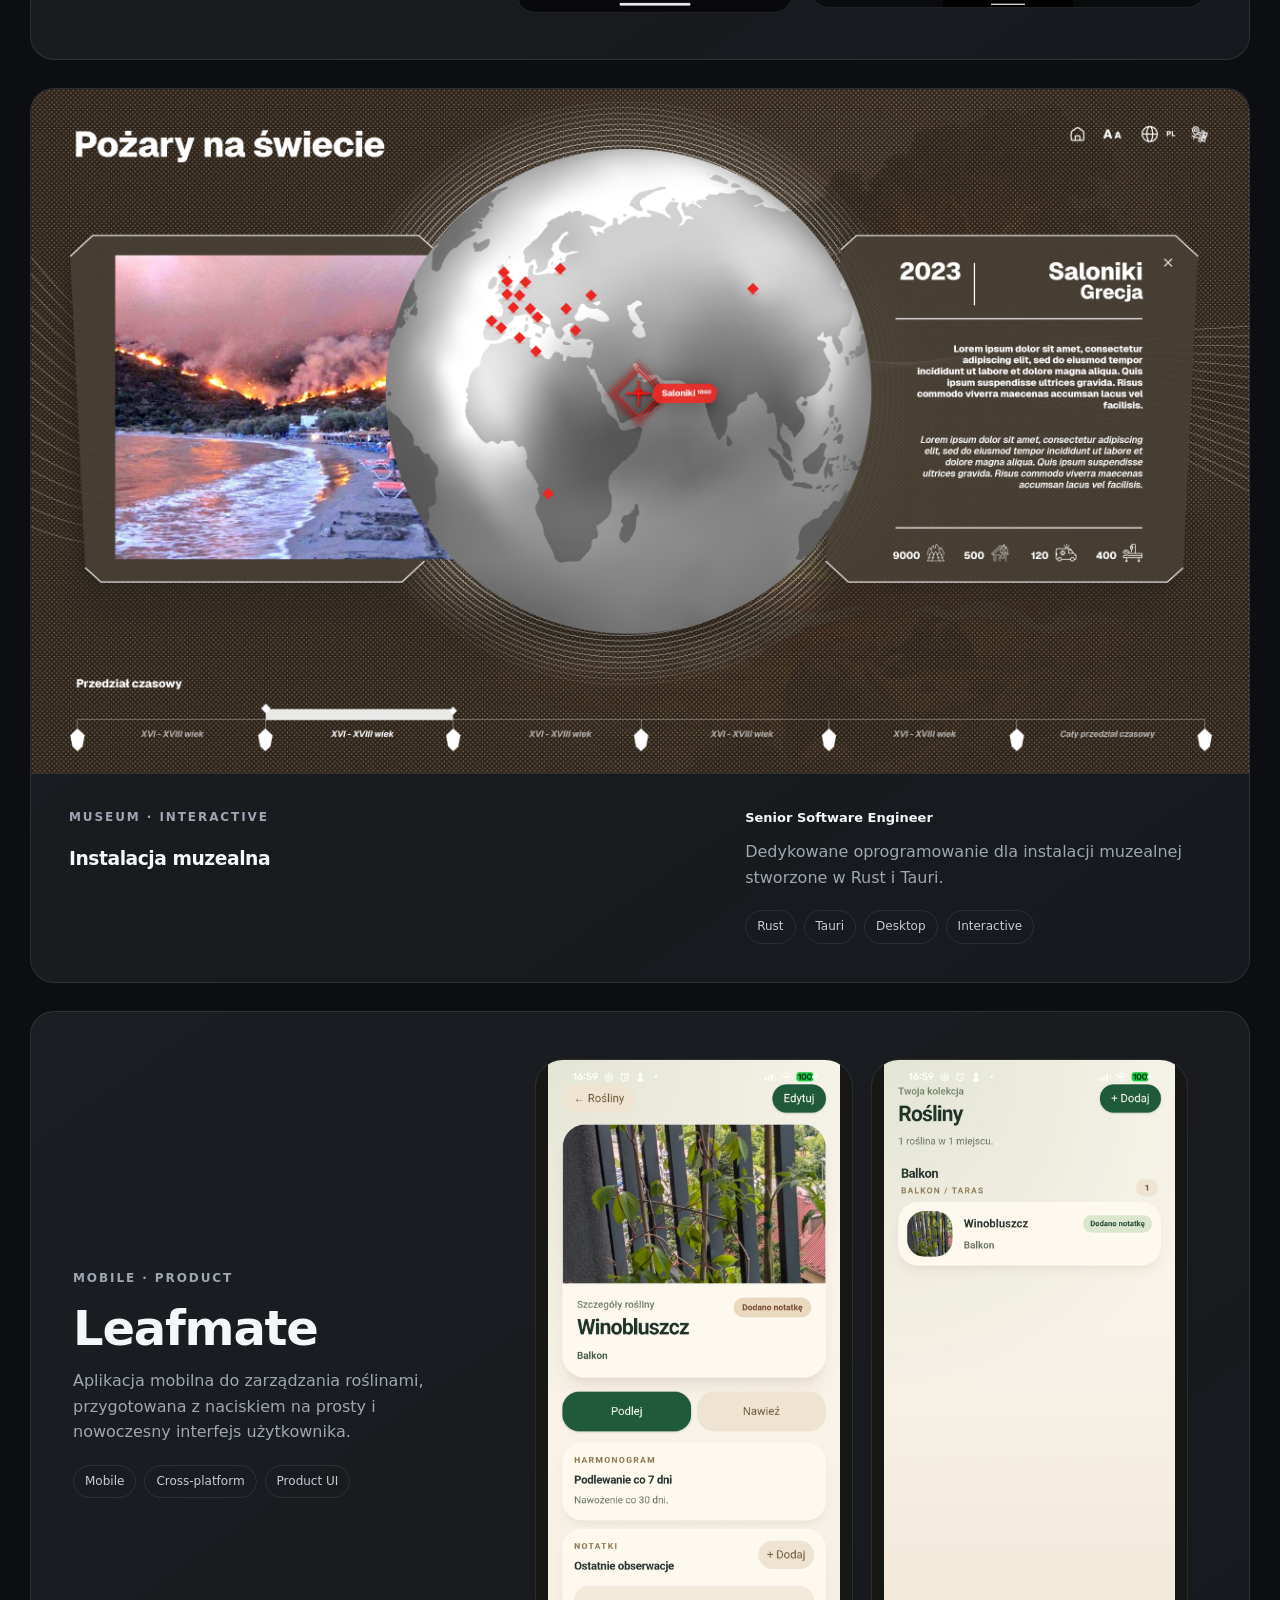
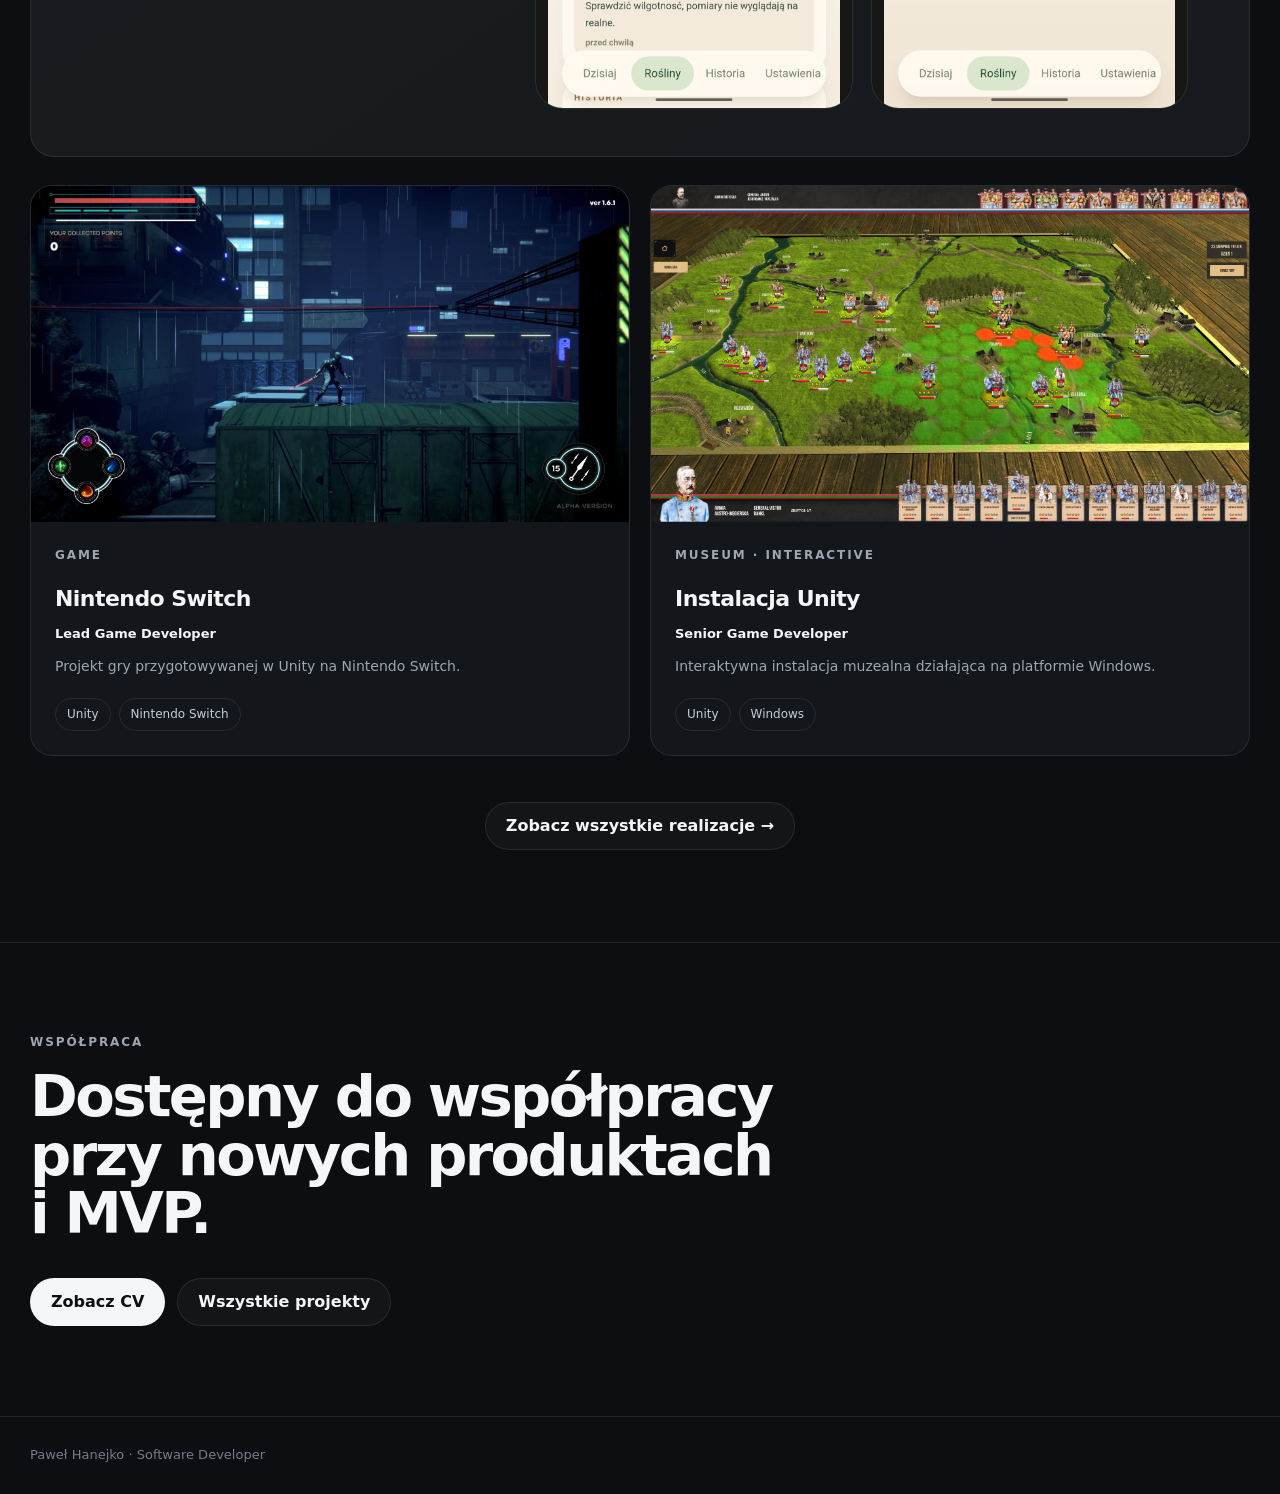
==== commit 84b44895: "feat: redesign portfolio and add project catalog" ====
--- a/index.html
+++ b/index.html
@@ -3,396 +3,70 @@
 <head>
   <meta charset="utf-8">
   <meta name="viewport" content="width=device-width, initial-scale=1">
+
   <meta
     name="description"
-    content="Paweł Hanejko — Software Developer. Wybrane realizacje mobile, web i systemy interaktywne."
+    content="Paweł Hanejko — Software Developer. Mobile, web, Rust, Tauri, Unity oraz rozwiązania interaktywne."
   >
+
   <title>Paweł Hanejko — Software Developer</title>
 
-  <style>
-    :root {
-      --bg: #0b0d10;
-      --surface: #13161b;
-      --surface-2: #191d23;
-      --text: #f5f7fa;
-      --muted: #9ca6b3;
-      --line: rgba(255, 255, 255, 0.09);
-      --accent: #ffffff;
-      --max: 1180px;
-    }
-
-    * {
-      box-sizing: border-box;
-    }
-
-    html {
-      scroll-behavior: smooth;
-    }
-
-    body {
-      margin: 0;
-      background:
-        radial-gradient(circle at top left, #202630 0, transparent 35rem),
-        var(--bg);
-      color: var(--text);
-      font-family:
-        Inter,
-        ui-sans-serif,
-        system-ui,
-        -apple-system,
-        BlinkMacSystemFont,
-        "Segoe UI",
-        sans-serif;
-      line-height: 1.6;
-    }
-
-    a {
-      color: inherit;
-    }
-
-    img {
-      display: block;
-      max-width: 100%;
-      height: auto;
-    }
-
-    .container {
-      width: min(calc(100% - 40px), var(--max));
-      margin-inline: auto;
-    }
-
-    header {
-      padding: 28px 0;
-      border-bottom: 1px solid var(--line);
-    }
-
-    nav {
-      display: flex;
-      align-items: center;
-      justify-content: space-between;
-      gap: 24px;
-    }
-
-    .brand {
-      font-weight: 700;
-      letter-spacing: -0.02em;
-    }
-
-    .nav-links {
-      display: flex;
-      gap: 20px;
-      align-items: center;
-      color: var(--muted);
-      font-size: 14px;
-    }
-
-    .nav-links a {
-      text-decoration: none;
-    }
-
-    .hero {
-      padding: 110px 0 90px;
-    }
-
-    .eyebrow {
-      margin-bottom: 20px;
-      color: var(--muted);
-      font-size: 14px;
-      text-transform: uppercase;
-      letter-spacing: 0.16em;
-    }
-
-    h1 {
-      max-width: 900px;
-      margin: 0;
-      font-size: clamp(48px, 8vw, 96px);
-      line-height: 0.98;
-      letter-spacing: -0.055em;
-    }
-
-    .hero p {
-      max-width: 730px;
-      margin: 34px 0 0;
-      color: var(--muted);
-      font-size: clamp(18px, 2vw, 22px);
-    }
-
-    .actions {
-      display: flex;
-      flex-wrap: wrap;
-      gap: 12px;
-      margin-top: 34px;
-    }
-
-    .button {
-      display: inline-flex;
-      align-items: center;
-      justify-content: center;
-      min-height: 48px;
-      padding: 0 20px;
-      border: 1px solid var(--line);
-      border-radius: 999px;
-      text-decoration: none;
-      font-weight: 650;
-    }
-
-    .button.primary {
-      background: var(--text);
-      color: var(--bg);
-    }
-
-    .button.secondary {
-      background: rgba(255,255,255,0.03);
-    }
-
-    section {
-      padding: 85px 0;
-      border-top: 1px solid var(--line);
-    }
-
-    .project-header {
-      display: grid;
-      grid-template-columns: minmax(0, 1fr) minmax(280px, 0.7fr);
-      gap: 60px;
-      margin-bottom: 42px;
-      align-items: end;
-    }
-
-    .project-number {
-      margin-bottom: 12px;
-      color: var(--muted);
-      font-size: 13px;
-      letter-spacing: 0.14em;
-      text-transform: uppercase;
-    }
-
-    h2 {
-      margin: 0;
-      font-size: clamp(36px, 5vw, 64px);
-      line-height: 1;
-      letter-spacing: -0.04em;
-    }
-
-    .project-description {
-      color: var(--muted);
-      font-size: 17px;
-    }
-
-    .tags {
-      display: flex;
-      flex-wrap: wrap;
-      gap: 8px;
-      margin-top: 22px;
-    }
-
-    .tag {
-      padding: 6px 11px;
-      border: 1px solid var(--line);
-      border-radius: 999px;
-      color: #c8d0d9;
-      font-size: 12px;
-    }
-
-    .gallery {
-      display: grid;
-      grid-template-columns: repeat(12, 1fr);
-      gap: 16px;
-    }
-
-    .shot {
-      overflow: hidden;
-      display: flex;
-      align-items: center;
-      justify-content: center;
-      margin: 0;
-      border: 1px solid var(--line);
-      border-radius: 18px;
-      background: var(--surface);
-    }
-
-    .shot img {
-      width: auto;
-      max-width: 100%;
-      height: auto;
-      object-fit: contain;
-    }
-
-    .span-12 {
-      grid-column: span 12;
-    }
-
-    .span-7 {
-      grid-column: span 7;
-    }
-
-    .span-6 {
-      grid-column: span 6;
-    }
-
-    .span-5 {
-      grid-column: span 5;
-    }
-
-    .leafmate-grid .shot img,
-    .other-grid .shot img {
-      object-fit: contain;
-      background: var(--surface);
-    }
-
-    .experience {
-      display: grid;
-      grid-template-columns: repeat(3, 1fr);
-      gap: 16px;
-      margin-top: 38px;
-    }
-
-    .experience-card {
-      padding: 28px;
-      background: var(--surface);
-      border: 1px solid var(--line);
-      border-radius: 18px;
-    }
-
-    .experience-card h3 {
-      margin: 0 0 12px;
-      font-size: 19px;
-    }
-
-    .experience-card p {
-      margin: 0;
-      color: var(--muted);
-    }
-
-    .nda {
-      margin-top: 28px;
-      color: var(--muted);
-      font-size: 14px;
-    }
-
-    footer {
-      padding: 70px 0;
-      border-top: 1px solid var(--line);
-    }
-
-    .footer-title {
-      max-width: 700px;
-      margin: 0 0 30px;
-      font-size: clamp(32px, 5vw, 56px);
-      letter-spacing: -0.04em;
-      line-height: 1.05;
-    }
-
-
-    /* PORTFOLIO_DESKTOP_IMAGE_FIX */
-
-    @media (min-width: 801px) {
-      .gallery {
-        max-width: 1040px;
-        margin-inline: auto;
-        align-items: start;
-      }
-
-      .gallery .shot {
-        align-self: start;
-      }
-
-      /*
-       * Nie powiększamy screenshotów ponad ich
-       * rzeczywistą szerokość.
-       */
-      .shot img {
-        width: auto;
-        max-width: 100%;
-        height: auto;
-        max-height: 900px;
-        object-fit: contain;
-      }
-
-      /*
-       * Główny screenshot WPA nie powinien zajmować
-       * całych 1180 px na dużym monitorze.
-       */
-      .shot.span-12 {
-        width: fit-content;
-        max-width: 920px;
-        justify-self: center;
-      }
-
-      /*
-       * Screenshoty mobilne lepiej wyglądają
-       * w węższym kontenerze.
-       */
-      .leafmate-grid {
-        max-width: 760px;
-      }
-
-      .other-grid {
-        max-width: 1040px;
-      }
-    }
-
-    @media (max-width: 800px) {
-      .hero {
-        padding: 80px 0 65px;
-      }
-
-      .project-header {
-        grid-template-columns: 1fr;
-        gap: 24px;
-      }
-
-      .span-7,
-      .span-6,
-      .span-5 {
-        grid-column: span 12;
-      }
-
-      .experience {
-        grid-template-columns: 1fr;
-      }
-
-      .nav-links a:not(.cv) {
-        display: none;
-      }
-    }
-  </style>
+  <link rel="stylesheet" href="css/styles.css">
 </head>
 
 <body>
-  <header>
+
+<header class="site-header">
+  <div class="container nav">
+
+    <a class="brand" href="./">
+      Paweł Hanejko
+    </a>
+
+    <nav class="nav-links">
+      <a class="optional" href="#work">Realizacje</a>
+      <a href="projects.html">Wszystkie projekty</a>
+
+      <a
+        href="assets/Pawel_Hanejko_CV.pdf"
+        target="_blank"
+        rel="noopener"
+      >
+        CV ↗
+      </a>
+    </nav>
+
+  </div>
+</header>
+
+
+<main>
+
+  <section class="hero">
     <div class="container">
-      <nav>
-        <div class="brand">Paweł Hanejko</div>
-
-        <div class="nav-links">
-          <a href="#work">Realizacje</a>
-          <a href="#experience">Doświadczenie</a>
-          <a
-            class="cv"
-            href="assets/Pawel_Hanejko_CV.pdf"
-            target="_blank"
-            rel="noopener"
-          >CV ↗</a>
-        </div>
-      </nav>
-    </div>
-  </header>
-
-  <main>
-    <div class="container hero">
-      <div class="eyebrow">Software Developer · Mobile · Web · Interactive</div>
-
-      <h1>Tworzę kompletne produkty cyfrowe.</h1>
-
-      <p>
+
+      <div class="eyebrow">
+        Software Developer · Mobile · Web · Interactive
+      </div>
+
+      <h1>
+        Tworzę kompletne produkty cyfrowe.
+      </h1>
+
+      <p class="lead">
         Aplikacje mobilne i webowe, systemy administracyjne,
-        płatności, rozwiązania interaktywne oraz dedykowane
-        oprogramowanie wykorzystywane w środowisku produkcyjnym.
+        rozwiązania muzealne, gry oraz dedykowane oprogramowanie
+        wykorzystywane w środowisku produkcyjnym.
       </p>
 
       <div class="actions">
+
         <a class="button primary" href="#work">
           Zobacz realizacje
+        </a>
+
+        <a class="button secondary" href="projects.html">
+          Wszystkie projekty
         </a>
 
         <a
@@ -401,23 +75,58 @@
           target="_blank"
           rel="noopener"
         >
-          Pobierz CV
-        </a>
-      </div>
+          CV
+        </a>
+
+      </div>
+
     </div>
-
-    <section id="work">
-      <div class="container">
-        <div class="project-header">
-          <div>
-            <div class="project-number">01 · Event Platform</div>
-            <h2>WPA Event Platform</h2>
-          </div>
-
-          <div class="project-description">
-            Platforma przygotowana dla wydarzenia i gali,
-            obejmująca aplikację użytkownika oraz rozbudowane
-            zaplecze administracyjne.
+  </section>
+
+
+  <section class="section" id="work">
+
+    <div class="container">
+
+      <div class="section-heading">
+
+        <div>
+          <div class="eyebrow">Selected work</div>
+          <h2>Wybrane realizacje</h2>
+        </div>
+
+        <p class="section-copy">
+          Kilka projektów pokazujących różne obszary mojego
+          doświadczenia: aplikacje mobilne i webowe, płatności,
+          rozwiązania cross-platform, instalacje muzealne i gry.
+        </p>
+
+      </div>
+
+
+      <!-- WPA -->
+
+      <article class="case">
+
+        <div class="case-grid">
+
+          <div class="case-meta">
+
+            <div class="eyebrow">
+              Event · Web · Mobile
+            </div>
+
+            <h3>
+              WPA Event Platform
+            </h3>
+
+            <p>
+              Platforma web/iOS/Android przygotowana dla wydarzenia
+              i gali. Obejmowała sprzedaż biletów, Stripe, wybór
+              miejsc, zarządzanie pulami, panel administracyjny,
+              wiadomości, powiadomienia, statystyki oraz skanowanie
+              biletów.
+            </p>
 
             <div class="tags">
               <span class="tag">Web</span>
@@ -426,198 +135,294 @@
               <span class="tag">Stripe</span>
               <span class="tag">Ticketing</span>
               <span class="tag">Admin Panel</span>
-              <span class="tag">Notifications</span>
-              <span class="tag">Analytics</span>
-            </div>
-          </div>
+            </div>
+
+          </div>
+
+
+          <div class="wpa-stage">
+
+            <figure class="wpa-phone">
+              <img
+                src="assets/wpa/wpa-01-overview.jpeg"
+                alt="WPA Event Platform"
+              >
+            </figure>
+
+            <div class="wpa-admin-stack">
+
+              <figure class="wpa-admin-card">
+                <img
+                  src="assets/wpa/wpa-02-ticket-zones.jpeg"
+                  alt="Zarządzanie pulami biletów"
+                  loading="lazy"
+                >
+              </figure>
+
+              <figure class="wpa-admin-card">
+                <img
+                  src="assets/wpa/wpa-03-orders-payments.jpeg"
+                  alt="Zamówienia i płatności"
+                  loading="lazy"
+                >
+              </figure>
+
+            </div>
+
+          </div>
+
         </div>
 
-        <div class="gallery">
-          <figure class="shot span-12">
+      </article>
+
+
+      <!-- RUST / TAURI MUSEUM -->
+
+      <article class="case wide-case">
+
+        <figure class="wide-image">
+          <img
+            src="assets/museum/rust-tauri-fire-installation.jpg"
+            alt="Instalacja muzealna Rust i Tauri"
+            loading="lazy"
+          >
+        </figure>
+
+        <div class="wide-body">
+
+          <div>
+
+            <div class="eyebrow">
+              Museum · Interactive
+            </div>
+
+            <h3>
+              Instalacja muzealna
+            </h3>
+
+          </div>
+
+          <div>
+
+            <div class="work-role">
+              Senior Software Engineer
+            </div>
+
+            <p class="section-copy">
+              Dedykowane oprogramowanie dla instalacji muzealnej
+              stworzone w Rust i Tauri.
+            </p>
+
+            <div class="tags">
+              <span class="tag">Rust</span>
+              <span class="tag">Tauri</span>
+              <span class="tag">Desktop</span>
+              <span class="tag">Interactive</span>
+            </div>
+
+          </div>
+
+        </div>
+
+      </article>
+
+
+      <!-- LEAFMATE -->
+
+      <article class="case">
+
+        <div class="case-grid">
+
+          <div class="case-meta">
+
+            <div class="eyebrow">
+              Mobile · Product
+            </div>
+
+            <h3>
+              Leafmate
+            </h3>
+
+            <p>
+              Aplikacja mobilna do zarządzania roślinami,
+              przygotowana z naciskiem na prosty i nowoczesny
+              interfejs użytkownika.
+            </p>
+
+            <div class="tags">
+              <span class="tag">Mobile</span>
+              <span class="tag">Cross-platform</span>
+              <span class="tag">Product UI</span>
+            </div>
+
+          </div>
+
+          <div class="mobile-showcase">
+
+            <figure class="mobile-frame">
+              <img
+                src="assets/leafmate/leafmate-01.jpeg"
+                alt="Leafmate — szczegóły rośliny"
+                loading="lazy"
+              >
+            </figure>
+
+            <figure class="mobile-frame">
+              <img
+                src="assets/leafmate/leafmate-02.jpeg"
+                alt="Leafmate — kolekcja roślin"
+                loading="lazy"
+              >
+            </figure>
+
+          </div>
+
+        </div>
+
+      </article>
+
+
+      <!-- GAME + UNITY MUSEUM -->
+
+      <div
+        class="featured-grid"
+        style="margin-top: 28px"
+      >
+
+        <article class="work-card">
+
+          <figure class="work-card-image">
             <img
-              src="assets/wpa/wpa-01-overview.jpeg"
-              alt="WPA Event Platform"
-            >
-          </figure>
-
-          <figure class="shot span-7">
-            <img
-              src="assets/wpa/wpa-02-ticket-zones.jpeg"
-              alt="Zarządzanie biletami"
+              src="assets/games/unity-nintendo-switch.png"
+              alt="Gra Unity na Nintendo Switch"
               loading="lazy"
             >
           </figure>
 
-          <figure class="shot span-5">
+          <div class="work-card-body">
+
+            <div class="eyebrow">
+              Game
+            </div>
+
+            <h3>
+              Nintendo Switch
+            </h3>
+
+            <div class="work-role">
+              Lead Game Developer
+            </div>
+
+            <p>
+              Projekt gry przygotowywanej w Unity na Nintendo Switch.
+            </p>
+
+            <div class="tags">
+              <span class="tag">Unity</span>
+              <span class="tag">Nintendo Switch</span>
+            </div>
+
+          </div>
+
+        </article>
+
+
+        <article class="work-card">
+
+          <figure class="work-card-image">
             <img
-              src="assets/wpa/wpa-03-orders-payments.jpeg"
-              alt="Zamówienia i płatności"
+              src="assets/museum/unity-windows-installation.jpg"
+              alt="Instalacja muzealna Unity Windows"
               loading="lazy"
             >
           </figure>
 
-          <figure class="shot span-6">
-            <img
-              src="assets/wpa/wpa-04-admin-content.jpeg"
-              alt="Panel administracyjny"
-              loading="lazy"
-            >
-          </figure>
-
-          <figure class="shot span-6">
-            <img
-              src="assets/wpa/wpa-05-ticket-scanner.jpeg"
-              alt="Obsługa biletów"
-              loading="lazy"
-            >
-          </figure>
-        </div>
-      </div>
-    </section>
-
-    <section>
-      <div class="container">
-        <div class="project-header">
-          <div>
-            <div class="project-number">02 · Mobile</div>
-            <h2>Leafmate</h2>
-          </div>
-
-          <div class="project-description">
-            Aplikacja mobilna do zarządzania roślinami,
-            zaprojektowana z naciskiem na prosty i nowoczesny
-            interfejs użytkownika.
+          <div class="work-card-body">
+
+            <div class="eyebrow">
+              Museum · Interactive
+            </div>
+
+            <h3>
+              Instalacja Unity
+            </h3>
+
+            <div class="work-role">
+              Senior Game Developer
+            </div>
+
+            <p>
+              Interaktywna instalacja muzealna działająca
+              na platformie Windows.
+            </p>
 
             <div class="tags">
-              <span class="tag">Mobile</span>
-              <span class="tag">Cross-platform</span>
-              <span class="tag">Product Design</span>
-            </div>
-          </div>
-        </div>
-
-        <div class="gallery leafmate-grid">
-          <figure class="shot span-6">
-            <img
-              src="assets/leafmate/leafmate-01.jpeg"
-              alt="Leafmate"
-              loading="lazy"
-            >
-          </figure>
-
-          <figure class="shot span-6">
-            <img
-              src="assets/leafmate/leafmate-02.jpeg"
-              alt="Leafmate"
-              loading="lazy"
-            >
-          </figure>
-        </div>
-      </div>
-    </section>
-
-    <section id="experience">
-      <div class="container">
-        <div class="project-header">
-          <div>
-            <div class="project-number">03 · Selected Work</div>
-            <h2>Pozostałe realizacje</h2>
-          </div>
-
-          <div class="project-description">
-            Wybrane projekty komercyjne, aplikacje interaktywne,
-            systemy muzealne oraz rozwiązania wykorzystujące
-            urządzenia mobilne.
-          </div>
-        </div>
-
-        <div class="gallery other-grid">
-          <figure class="shot span-6">
-            <img
-              src="assets/other/commercial-01.jpg"
-              alt="Wybrana realizacja komercyjna"
-              loading="lazy"
-            >
-          </figure>
-
-          <figure class="shot span-6">
-            <img
-              src="assets/other/commercial-02.png"
-              alt="Wybrana realizacja interaktywna"
-              loading="lazy"
-            >
-          </figure>
-
-          <figure class="shot span-6">
-            <img
-              src="assets/other/interactive-01.png"
-              alt="Aplikacja interaktywna"
-              loading="lazy"
-            >
-          </figure>
-
-          <figure class="shot span-6">
-            <img
-              src="assets/museum/museum-01.JPG"
-              alt="System muzealny"
-              loading="lazy"
-            >
-          </figure>
-        </div>
-
-        <div class="experience">
-          <article class="experience-card">
-            <h3>Systemy muzealne</h3>
-            <p>
-              Aplikacje na tablety Android wraz z systemami
-              zarządzania treścią, harmonogramami urządzeń
-              oraz aktualizacją aplikacji.
-            </p>
-          </article>
-
-          <article class="experience-card">
-            <h3>Fintech & Private Banking</h3>
-            <p>
-              Doświadczenie przy aplikacjach dla sektora
-              finansowego oraz rozwiązaniach wymagających
-              wysokiej jakości interfejsu.
-            </p>
-          </article>
-
-          <article class="experience-card">
-            <h3>Games & Location-based</h3>
-            <p>
-              Gry mobilne od prostych produkcji po bardziej
-              rozbudowane aplikacje terenowe wykorzystujące
-              lokalizację i nawigację.
-            </p>
-          </article>
-        </div>
-
-        <p class="nda">
-          Część projektów komercyjnych jest objęta NDA,
-          dlatego zakres materiałów dostępnych publicznie
-          jest ograniczony.
-        </p>
-      </div>
-    </section>
-  </main>
-
-  <footer>
+              <span class="tag">Unity</span>
+              <span class="tag">Windows</span>
+            </div>
+
+          </div>
+
+        </article>
+
+      </div>
+
+
+      <div
+        class="actions"
+        style="justify-content:center; margin-top:46px"
+      >
+        <a class="button secondary" href="projects.html">
+          Zobacz wszystkie realizacje →
+        </a>
+      </div>
+
+    </div>
+
+  </section>
+
+
+  <section class="cta">
+
     <div class="container">
-      <p class="footer-title">
+
+      <div class="eyebrow">
+        Współpraca
+      </div>
+
+      <h2>
         Dostępny do współpracy przy nowych produktach i MVP.
-      </p>
-
-      <a
-        class="button primary"
-        href="assets/Pawel_Hanejko_CV.pdf"
-        target="_blank"
-        rel="noopener"
-      >
-        Zobacz CV
-      </a>
+      </h2>
+
+      <div class="actions">
+
+        <a
+          class="button primary"
+          href="assets/Pawel_Hanejko_CV.pdf"
+          target="_blank"
+          rel="noopener"
+        >
+          Zobacz CV
+        </a>
+
+        <a class="button secondary" href="projects.html">
+          Wszystkie projekty
+        </a>
+
+      </div>
+
     </div>
-  </footer>
+
+  </section>
+
+</main>
+
+
+<footer class="footer">
+  <div class="container">
+    Paweł Hanejko · Software Developer
+  </div>
+</footer>
+
 </body>
 </html>
--- a/css/styles.css
+++ b/css/styles.css
@@ -0,0 +1,772 @@
+:root {
+  --bg: #0c0e11;
+  --surface: #13161a;
+  --surface-2: #191d22;
+  --surface-3: #20252b;
+
+  --text: #f5f6f8;
+  --muted: #9da6b1;
+  --muted-2: #737d89;
+
+  --line: rgba(255, 255, 255, 0.09);
+  --line-strong: rgba(255, 255, 255, 0.15);
+
+  --max: 1220px;
+  --radius: 24px;
+}
+
+* {
+  box-sizing: border-box;
+}
+
+html {
+  scroll-behavior: smooth;
+}
+
+body {
+  margin: 0;
+  background:
+    radial-gradient(
+      circle at 18% -10%,
+      rgba(79, 91, 112, 0.17),
+      transparent 35rem
+    ),
+    var(--bg);
+  color: var(--text);
+  font-family:
+    Inter,
+    ui-sans-serif,
+    system-ui,
+    -apple-system,
+    BlinkMacSystemFont,
+    "Segoe UI",
+    sans-serif;
+  line-height: 1.6;
+  -webkit-font-smoothing: antialiased;
+}
+
+a {
+  color: inherit;
+}
+
+img {
+  display: block;
+  max-width: 100%;
+}
+
+figure {
+  margin: 0;
+}
+
+.container {
+  width: min(calc(100% - 48px), var(--max));
+  margin-inline: auto;
+}
+
+
+/* ---------------------------------------------------------
+   Navigation
+--------------------------------------------------------- */
+
+.site-header {
+  position: sticky;
+  top: 0;
+  z-index: 20;
+
+  background: rgba(12, 14, 17, 0.84);
+  backdrop-filter: blur(18px);
+
+  border-bottom: 1px solid var(--line);
+}
+
+.nav {
+  min-height: 72px;
+
+  display: flex;
+  justify-content: space-between;
+  align-items: center;
+
+  gap: 30px;
+}
+
+.brand {
+  text-decoration: none;
+  font-weight: 750;
+  letter-spacing: -0.025em;
+}
+
+.nav-links {
+  display: flex;
+  align-items: center;
+  gap: 24px;
+
+  color: var(--muted);
+  font-size: 14px;
+}
+
+.nav-links a {
+  text-decoration: none;
+}
+
+.nav-links a:hover {
+  color: var(--text);
+}
+
+
+/* ---------------------------------------------------------
+   General typography
+--------------------------------------------------------- */
+
+.eyebrow {
+  margin-bottom: 16px;
+
+  color: var(--muted);
+  font-size: 12px;
+  font-weight: 650;
+
+  letter-spacing: 0.16em;
+  text-transform: uppercase;
+}
+
+h1,
+h2,
+h3,
+p {
+  margin-top: 0;
+}
+
+h1 {
+  max-width: 920px;
+  margin-bottom: 28px;
+
+  font-size: clamp(52px, 7vw, 92px);
+  line-height: 0.98;
+  letter-spacing: -0.055em;
+}
+
+h2 {
+  margin-bottom: 18px;
+
+  font-size: clamp(34px, 4.5vw, 58px);
+  line-height: 1.02;
+  letter-spacing: -0.045em;
+}
+
+h3 {
+  letter-spacing: -0.025em;
+}
+
+.lead {
+  max-width: 760px;
+
+  color: var(--muted);
+  font-size: clamp(18px, 2vw, 22px);
+}
+
+.section-copy {
+  max-width: 610px;
+
+  color: var(--muted);
+  font-size: 16px;
+}
+
+
+/* ---------------------------------------------------------
+   Buttons + tags
+--------------------------------------------------------- */
+
+.actions {
+  display: flex;
+  flex-wrap: wrap;
+  gap: 12px;
+
+  margin-top: 34px;
+}
+
+.button {
+  min-height: 48px;
+  padding: 0 20px;
+
+  display: inline-flex;
+  align-items: center;
+  justify-content: center;
+
+  border: 1px solid var(--line);
+  border-radius: 999px;
+
+  text-decoration: none;
+  font-weight: 700;
+}
+
+.button.primary {
+  background: var(--text);
+  color: var(--bg);
+}
+
+.button.secondary {
+  background: rgba(255,255,255,0.03);
+}
+
+.button:hover {
+  transform: translateY(-1px);
+}
+
+.tags {
+  display: flex;
+  flex-wrap: wrap;
+  gap: 8px;
+
+  margin-top: 20px;
+}
+
+.tag {
+  padding: 6px 11px;
+
+  border: 1px solid var(--line);
+  border-radius: 999px;
+
+  color: #c6cdd5;
+  font-size: 12px;
+}
+
+
+/* ---------------------------------------------------------
+   Hero
+--------------------------------------------------------- */
+
+.hero {
+  padding: 105px 0 105px;
+}
+
+
+/* ---------------------------------------------------------
+   Sections
+--------------------------------------------------------- */
+
+.section {
+  padding: 92px 0;
+
+  border-top: 1px solid var(--line);
+}
+
+.section-heading {
+  margin-bottom: 50px;
+
+  display: grid;
+  grid-template-columns: minmax(0, 1fr) minmax(300px, 0.7fr);
+  align-items: end;
+  gap: 70px;
+}
+
+
+/* ---------------------------------------------------------
+   Featured cards
+--------------------------------------------------------- */
+
+.case {
+  padding: 42px;
+
+  border: 1px solid var(--line);
+  border-radius: var(--radius);
+
+  background:
+    linear-gradient(
+      145deg,
+      rgba(255,255,255,0.035),
+      rgba(255,255,255,0.012)
+    ),
+    var(--surface);
+
+  overflow: hidden;
+}
+
+.case + .case {
+  margin-top: 28px;
+}
+
+.case-grid {
+  display: grid;
+  grid-template-columns: minmax(280px, 0.72fr) minmax(0, 1.28fr);
+
+  align-items: center;
+  gap: 55px;
+}
+
+.case-meta h3 {
+  margin-bottom: 16px;
+
+  font-size: clamp(30px, 4vw, 48px);
+  line-height: 1;
+}
+
+.case-meta p {
+  color: var(--muted);
+}
+
+
+/* ---------------------------------------------------------
+   WPA compact desktop presentation
+--------------------------------------------------------- */
+
+.wpa-stage {
+  min-height: 610px;
+
+  display: grid;
+  grid-template-columns: 0.8fr 1.15fr;
+  gap: 16px;
+
+  align-items: center;
+}
+
+.wpa-phone,
+.wpa-admin-card {
+  display: flex;
+  align-items: center;
+  justify-content: center;
+
+  border: 1px solid var(--line);
+  border-radius: 20px;
+
+  background: #0b0c0e;
+
+  overflow: hidden;
+}
+
+.wpa-phone {
+  min-height: 600px;
+}
+
+.wpa-phone img {
+  width: auto;
+  max-width: 100%;
+  max-height: 600px;
+}
+
+.wpa-admin-stack {
+  display: grid;
+  gap: 16px;
+}
+
+.wpa-admin-card {
+  height: 288px;
+}
+
+.wpa-admin-card img {
+  width: auto;
+  max-width: 100%;
+  max-height: 288px;
+}
+
+
+/* ---------------------------------------------------------
+   Large 16:9 work
+--------------------------------------------------------- */
+
+.wide-case {
+  padding: 0;
+}
+
+.wide-image {
+  aspect-ratio: 16 / 9;
+
+  overflow: hidden;
+
+  border-bottom: 1px solid var(--line);
+}
+
+.wide-image img {
+  width: 100%;
+  height: 100%;
+  object-fit: cover;
+}
+
+.wide-body {
+  padding: 34px 38px 38px;
+
+  display: grid;
+  grid-template-columns: minmax(0, 1fr) minmax(280px, 0.75fr);
+  gap: 55px;
+}
+
+
+/* ---------------------------------------------------------
+   Leafmate
+--------------------------------------------------------- */
+
+.mobile-showcase {
+  min-height: 660px;
+
+  display: flex;
+  align-items: center;
+  justify-content: center;
+  gap: 18px;
+}
+
+.mobile-frame {
+  width: min(46%, 330px);
+  height: 650px;
+
+  display: flex;
+  justify-content: center;
+
+  overflow: hidden;
+
+  border: 1px solid var(--line);
+  border-radius: 28px;
+
+  background: #171816;
+}
+
+.mobile-frame img {
+  width: auto;
+  max-width: 100%;
+  max-height: 650px;
+}
+
+
+/* ---------------------------------------------------------
+   Featured grid
+--------------------------------------------------------- */
+
+.featured-grid {
+  display: grid;
+  grid-template-columns: repeat(2, 1fr);
+  gap: 20px;
+}
+
+.work-card {
+  overflow: hidden;
+
+  border: 1px solid var(--line);
+  border-radius: 22px;
+
+  background: var(--surface);
+}
+
+.work-card-image {
+  aspect-ratio: 16 / 9;
+
+  overflow: hidden;
+
+  background: #090a0c;
+}
+
+.work-card-image img {
+  width: 100%;
+  height: 100%;
+  object-fit: cover;
+}
+
+.work-card-body {
+  padding: 24px;
+}
+
+.work-card-body h3 {
+  margin-bottom: 8px;
+  font-size: 22px;
+}
+
+.work-role {
+  margin-bottom: 10px;
+
+  color: var(--text);
+  font-size: 13px;
+  font-weight: 700;
+}
+
+.work-card-body p {
+  margin-bottom: 0;
+
+  color: var(--muted);
+  font-size: 14px;
+}
+
+
+/* ---------------------------------------------------------
+   All projects
+--------------------------------------------------------- */
+
+.projects-hero {
+  padding: 88px 0 64px;
+}
+
+.filters {
+  margin-bottom: 38px;
+
+  display: grid;
+  gap: 18px;
+}
+
+.filter-group {
+  display: flex;
+  flex-wrap: wrap;
+  align-items: center;
+  gap: 8px;
+}
+
+.filter-label {
+  width: 105px;
+
+  color: var(--muted-2);
+  font-size: 12px;
+  font-weight: 700;
+
+  text-transform: uppercase;
+  letter-spacing: 0.12em;
+}
+
+.filter-button {
+  padding: 8px 13px;
+
+  background: transparent;
+  color: var(--muted);
+
+  border: 1px solid var(--line);
+  border-radius: 999px;
+
+  font: inherit;
+  font-size: 13px;
+
+  cursor: pointer;
+}
+
+.filter-button:hover,
+.filter-button.active {
+  background: var(--text);
+  color: var(--bg);
+  border-color: var(--text);
+}
+
+.projects-grid {
+  display: grid;
+  grid-template-columns: repeat(2, minmax(0, 1fr));
+  gap: 20px;
+}
+
+.project-card {
+  overflow: hidden;
+
+  border: 1px solid var(--line);
+  border-radius: 22px;
+
+  background: var(--surface);
+}
+
+.project-card[hidden] {
+  display: none;
+}
+
+.project-image {
+  height: 330px;
+
+  display: flex;
+  align-items: center;
+  justify-content: center;
+
+  overflow: hidden;
+
+  background: #090a0b;
+}
+
+.project-image.wide img {
+  width: 100%;
+  height: 100%;
+  object-fit: cover;
+}
+
+.project-image.mobile img {
+  width: auto;
+  max-width: 100%;
+  max-height: 330px;
+}
+
+.project-body {
+  padding: 26px;
+}
+
+.project-type {
+  margin-bottom: 9px;
+
+  color: var(--muted-2);
+
+  font-size: 11px;
+  font-weight: 700;
+  letter-spacing: 0.13em;
+  text-transform: uppercase;
+}
+
+.project-body h3 {
+  margin-bottom: 8px;
+  font-size: 25px;
+}
+
+.project-role {
+  margin-bottom: 14px;
+
+  font-size: 13px;
+  font-weight: 700;
+}
+
+.project-description {
+  color: var(--muted);
+  font-size: 14px;
+}
+
+
+/* ---------------------------------------------------------
+   CTA/footer
+--------------------------------------------------------- */
+
+.cta {
+  padding: 90px 0;
+  border-top: 1px solid var(--line);
+}
+
+.cta h2 {
+  max-width: 760px;
+}
+
+.footer {
+  padding: 28px 0;
+
+  border-top: 1px solid var(--line);
+
+  color: var(--muted-2);
+  font-size: 13px;
+}
+
+
+/* ---------------------------------------------------------
+   Responsive
+--------------------------------------------------------- */
+
+@media (max-width: 900px) {
+  .container {
+    width: min(calc(100% - 32px), var(--max));
+  }
+
+  .nav-links a.optional {
+    display: none;
+  }
+
+  .hero {
+    padding: 72px 0 68px;
+  }
+
+  .section {
+    padding: 68px 0;
+  }
+
+  .section-heading,
+  .case-grid,
+  .wide-body {
+    grid-template-columns: 1fr;
+  }
+
+  .section-heading {
+    gap: 18px;
+  }
+
+  .case {
+    padding: 24px;
+  }
+
+  .case-grid {
+    gap: 34px;
+  }
+
+  .wpa-stage {
+    min-height: 0;
+
+    grid-template-columns: 1fr;
+  }
+
+  .wpa-phone {
+    min-height: 0;
+  }
+
+  .wpa-phone img {
+    max-height: 680px;
+  }
+
+  .wpa-admin-stack {
+    grid-template-columns: 1fr 1fr;
+  }
+
+  .wpa-admin-card {
+    height: auto;
+    min-height: 0;
+  }
+
+  .wpa-admin-card img {
+    max-height: none;
+  }
+
+  .mobile-showcase {
+    min-height: 0;
+  }
+
+  .mobile-frame {
+    height: auto;
+  }
+
+  .mobile-frame img {
+    max-height: none;
+  }
+
+  .featured-grid,
+  .projects-grid {
+    grid-template-columns: 1fr;
+  }
+
+  .filter-label {
+    width: 100%;
+    margin-top: 4px;
+  }
+}
+
+
+@media (max-width: 600px) {
+  h1 {
+    font-size: 48px;
+  }
+
+  .nav {
+    min-height: 64px;
+  }
+
+  .nav-links {
+    gap: 14px;
+  }
+
+  .hero {
+    padding-top: 60px;
+  }
+
+  .case {
+    padding: 18px;
+    border-radius: 20px;
+  }
+
+  .wpa-admin-stack {
+    grid-template-columns: 1fr;
+  }
+
+  .mobile-showcase {
+    align-items: flex-start;
+    gap: 8px;
+  }
+
+  .mobile-frame {
+    width: 50%;
+    border-radius: 18px;
+  }
+
+  .wide-body {
+    padding: 24px;
+  }
+
+  .project-image {
+    height: 260px;
+  }
+}
